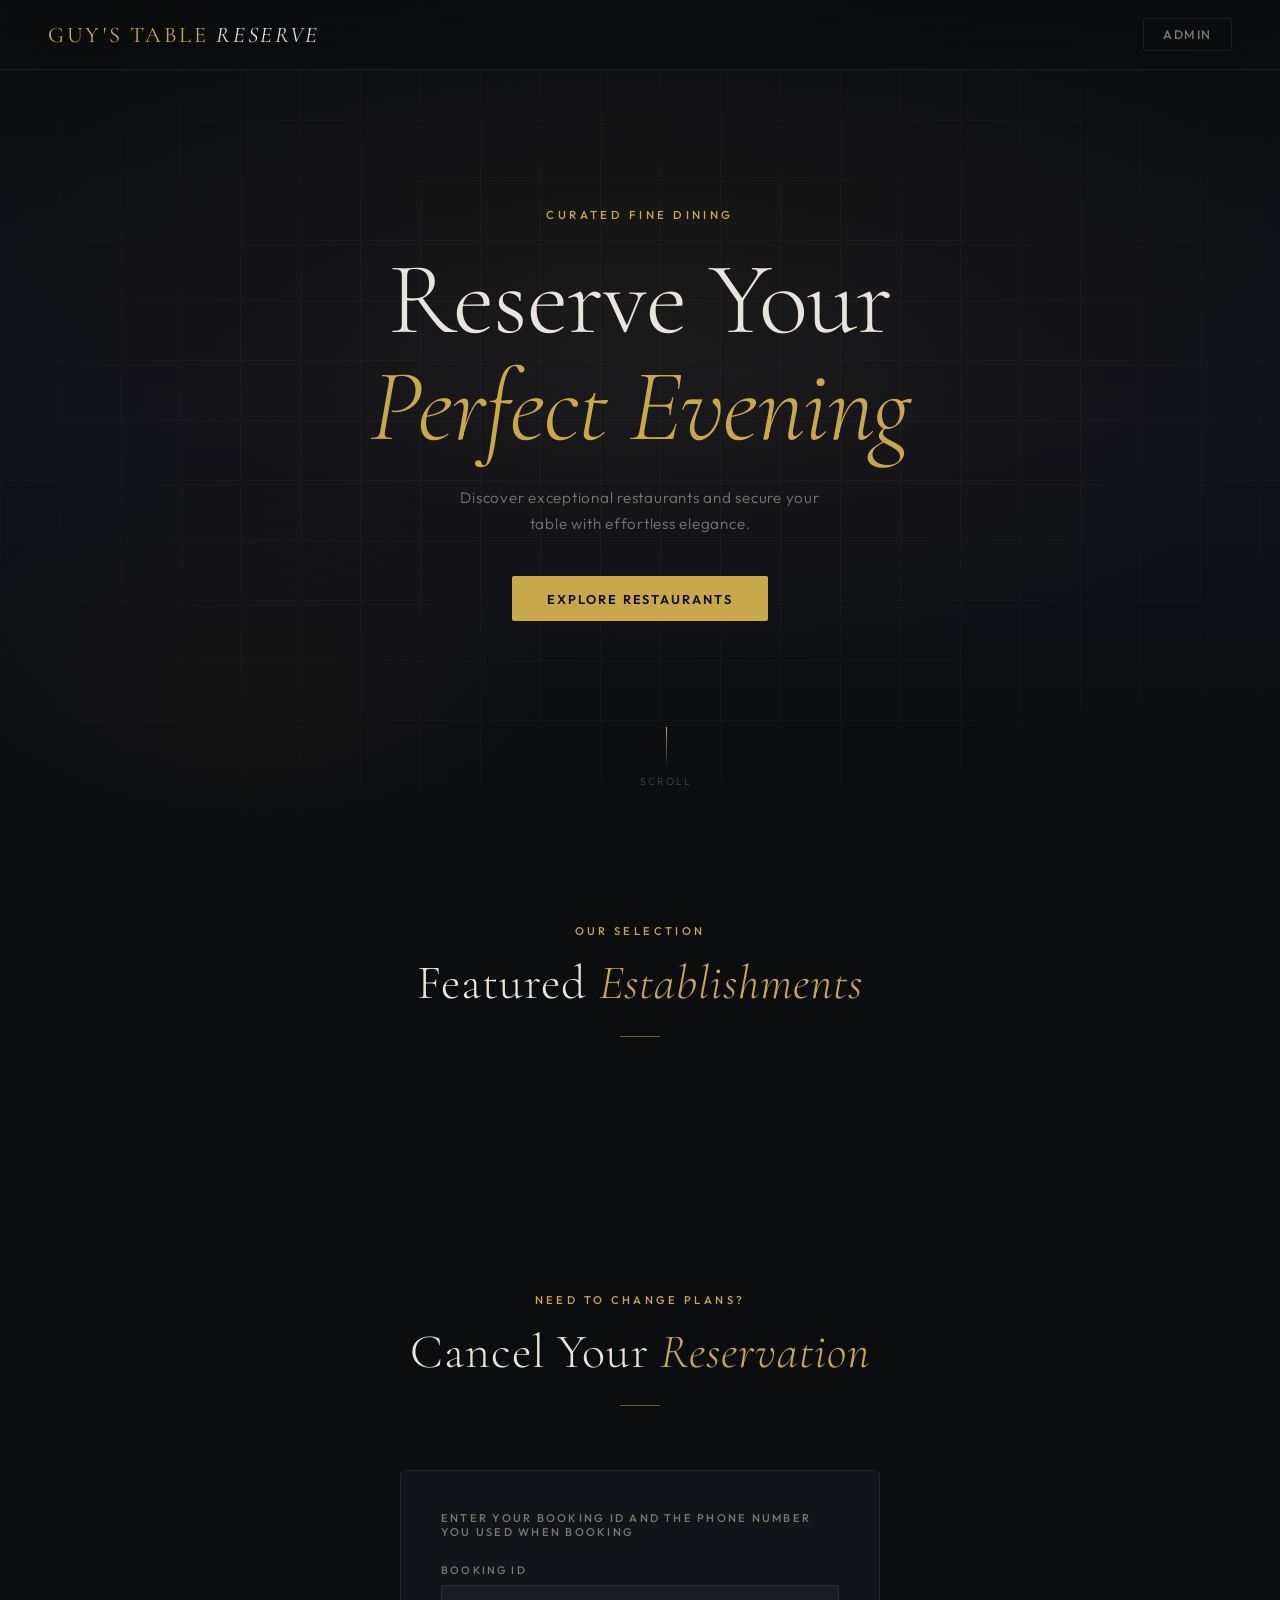
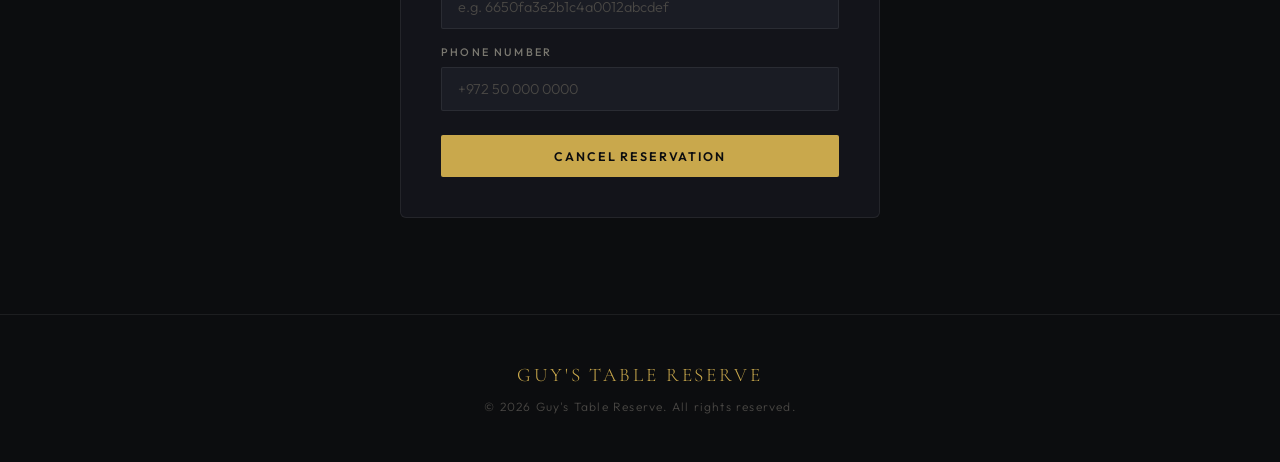
==== templates/index.html @ c11e63c9 "fixed a lot of errors and added error handling. also made cancel booking button." ====
<!DOCTYPE html>
<html lang="en">
<head>
  <meta charset="UTF-8">
  <meta name="viewport" content="width=device-width, initial-scale=1.0">
  <title>Guy's Dining Reservations</title>
  <link rel="stylesheet" href="/static/style.css?v=3">
</head>
<body>

  <!-- NAVBAR -->
  <nav class="navbar">
    <a href="/" class="navbar-logo">Guy's Table <span>Reserve</span></a>
    <div class="navbar-actions">
      <a href="/admin" class="btn-ghost">Admin</a>
    </div>
  </nav>

  <!-- HERO -->
  <section class="hero">
    <div class="hero-bg"></div>
    <div class="hero-grid"></div>
    <p class="hero-eyebrow">Curated Fine Dining</p>
    <h1 class="hero-title">Reserve Your<br><em>Perfect Evening</em></h1>
    <p class="hero-subtitle">Discover exceptional restaurants and secure your table with effortless elegance.</p>
    <a href="#restaurants" class="hero-cta">Explore Restaurants</a>
    <div class="hero-scroll">
      <div class="hero-scroll-line"></div>
      <span>Scroll</span>
    </div>
  </section>

  <!-- RESTAURANTS -->
  <section class="section" id="restaurants">
    <div class="container">
      <div class="section-header">
        <p class="section-eyebrow">Our Selection</p>
        <h2 class="section-title">Featured <em>Establishments</em></h2>
        <div class="section-divider"></div>
      </div>
      <div id="restaurant-grid" class="grid"></div>
    </div>
  </section>

  <!-- CANCEL BOOKING -->
  <section class="section" id="cancel-booking">
    <div class="container">
      <div class="section-header">
        <p class="section-eyebrow">Need to change plans?</p>
        <h2 class="section-title">Cancel Your <em>Reservation</em></h2>
        <div class="section-divider"></div>
      </div>
      <div class="cancel-box">
        <p class="slots-label" style="margin-bottom:1.5rem;">Enter your booking ID and the phone number you used when booking</p>
        <div class="form-group">
          <label class="form-label">Booking ID</label>
          <input type="text" id="cancel-id" class="form-input" placeholder="e.g. 6650fa3e2b1c4a0012abcdef">
        </div>
        <div class="form-group">
          <label class="form-label">Phone Number</label>
          <input type="tel" id="cancel-phone" class="form-input" placeholder="+972 50 000 0000">
        </div>
        <button class="btn" onclick="cancelBooking()">Cancel Reservation</button>
      </div>
    </div>
  </section>

  <!-- FOOTER -->
  <footer>
    <div class="footer-logo">Guy's Table Reserve</div>
    <p>&copy; 2026 Guy's Table Reserve. All rights reserved.</p>
  </footer>

  <!-- MODAL -->
  <div id="modal" class="modal">
    <div class="modal-content">
      <div class="modal-header">
        <div>
          <p class="modal-eyebrow">Reserve a Table</p>
          <h2 class="modal-title" id="modal-title">Restaurant Name</h2>
        </div>
        <button class="modal-close" onclick="closeModal()">&times;</button>
      </div>
      <div class="modal-body">

        <!-- Step 1: Date -->
        <div id="step-date">
          <p class="slots-label">Select a date</p>
          <div class="form-group">
            <input type="date" id="booking-date" class="form-input" onchange="onDateSelected()">
          </div>
        </div>

        <!-- Step 2: Time slot (shown after date picked) -->
        <div id="step-time" class="hidden">
          <p class="slots-label">Select a time slot</p>
          <div id="slots-container" class="slots-grid"></div>
        </div>

        <!-- Step 3: Details form (shown after slot picked) -->
        <form id="booking-form" class="hidden">
          <input type="hidden" id="selected-restaurant-id">
          <input type="hidden" id="selected-time">
          <div class="form-group">
            <label class="form-label">Full Name</label>
            <input type="text" id="cust-name" class="form-input" placeholder="Your full name" required>
          </div>
          <div class="form-group">
            <label class="form-label">Phone Number</label>
            <input type="tel" id="cust-phone" class="form-input" placeholder="+972 50 000 0000" required>
          </div>
          <div class="form-group">
            <label class="form-label">Number of Guests</label>
            <input type="number" id="cust-guests" class="form-input" min="1" max="20" value="2" required>
          </div>
          <button type="submit" class="btn">Confirm Reservation</button>
        </form>

      </div>
    </div>
  </div>

  <!-- TOAST CONTAINER -->
  <div class="toast-container" id="toast-container"></div>

  <script src="/static/script.js?v=3"></script>
</body>
</html>
---- static/style.css ----
@import url('https://fonts.googleapis.com/css2?family=Cormorant+Garamond:ital,wght@0,300;0,400;0,600;1,300;1,400&family=Outfit:wght@300;400;500;600&display=swap');

:root {
  --bg: #0c0d0f;
  --surface: #13141a;
  --surface2: #1a1c24;
  --border: rgba(255,255,255,0.07);
  --gold: #c9a84c;
  --gold-light: #e2c47a;
  --gold-dim: rgba(201,168,76,0.15);
  --text: #e8e4dc;
  --text-muted: #7a7870;
  --text-dim: #4a4845;
  --danger: #c0392b;
  --success: #27ae60;
  --radius: 2px;
  --radius-lg: 6px;
  --transition: 0.3s cubic-bezier(0.4, 0, 0.2, 1);
}

*, *::before, *::after { box-sizing: border-box; margin: 0; padding: 0; }

html { scroll-behavior: smooth; }

body {
  font-family: 'Outfit', sans-serif;
  background: var(--bg);
  color: var(--text);
  min-height: 100vh;
  font-weight: 300;
  -webkit-font-smoothing: antialiased;
}

/* ── NAVBAR ── */
.navbar {
  position: fixed;
  top: 0; left: 0; right: 0;
  z-index: 100;
  display: flex;
  align-items: center;
  justify-content: space-between;
  padding: 0 3rem;
  height: 70px;
  background: rgba(12, 13, 15, 0.85);
  backdrop-filter: blur(20px);
  border-bottom: 1px solid var(--border);
  transition: background var(--transition);
}

.navbar-logo {
  font-family: 'Cormorant Garamond', serif;
  font-size: 1.4rem;
  font-weight: 400;
  color: var(--gold);
  letter-spacing: 0.12em;
  text-decoration: none;
  text-transform: uppercase;
}

.navbar-logo span {
  color: var(--text);
  font-style: italic;
}

.navbar-actions { display: flex; align-items: center; gap: 1rem; }

.btn-ghost {
  background: transparent;
  color: var(--text-muted);
  border: 1px solid var(--border);
  padding: 0.5rem 1.2rem;
  border-radius: var(--radius);
  font-family: 'Outfit', sans-serif;
  font-size: 0.78rem;
  font-weight: 500;
  letter-spacing: 0.12em;
  text-transform: uppercase;
  cursor: pointer;
  text-decoration: none;
  transition: all var(--transition);
}
.btn-ghost:hover {
  color: var(--gold);
  border-color: var(--gold);
  background: var(--gold-dim);
}

/* ── HERO ── */
.hero {
  position: relative;
  height: 92vh;
  min-height: 600px;
  display: flex;
  flex-direction: column;
  align-items: center;
  justify-content: center;
  text-align: center;
  overflow: hidden;
  padding: 0 2rem;
}

.hero-bg {
  position: absolute;
  inset: 0;
  background:
    radial-gradient(ellipse 80% 60% at 50% 40%, rgba(201,168,76,0.06) 0%, transparent 70%),
    radial-gradient(ellipse 40% 40% at 20% 80%, rgba(201,168,76,0.04) 0%, transparent 60%),
    linear-gradient(180deg, #0c0d0f 0%, #111219 50%, #0c0d0f 100%);
}

.hero-grid {
  position: absolute;
  inset: 0;
  background-image:
    linear-gradient(rgba(201,168,76,0.04) 1px, transparent 1px),
    linear-gradient(90deg, rgba(201,168,76,0.04) 1px, transparent 1px);
  background-size: 60px 60px;
  mask-image: radial-gradient(ellipse 70% 70% at 50% 50%, black 30%, transparent 100%);
}

.hero-eyebrow {
  font-size: 0.72rem;
  font-weight: 500;
  letter-spacing: 0.3em;
  text-transform: uppercase;
  color: var(--gold);
  margin-bottom: 1.5rem;
  opacity: 0;
  animation: fadeUp 0.8s 0.2s forwards;
}

.hero-title {
  font-family: 'Cormorant Garamond', serif;
  font-size: clamp(3rem, 8vw, 6.5rem);
  font-weight: 300;
  line-height: 1.05;
  letter-spacing: -0.01em;
  color: var(--text);
  margin-bottom: 1.5rem;
  opacity: 0;
  animation: fadeUp 0.8s 0.4s forwards;
}

.hero-title em {
  font-style: italic;
  color: var(--gold);
}

.hero-subtitle {
  font-size: 0.95rem;
  color: var(--text-muted);
  font-weight: 300;
  letter-spacing: 0.05em;
  max-width: 400px;
  line-height: 1.7;
  margin-bottom: 2.5rem;
  opacity: 0;
  animation: fadeUp 0.8s 0.6s forwards;
}

.hero-cta {
  display: inline-flex;
  align-items: center;
  gap: 0.6rem;
  background: var(--gold);
  color: #0c0d0f;
  padding: 0.9rem 2.2rem;
  border-radius: var(--radius);
  font-size: 0.8rem;
  font-weight: 600;
  letter-spacing: 0.15em;
  text-transform: uppercase;
  text-decoration: none;
  border: none;
  cursor: pointer;
  transition: all var(--transition);
  opacity: 0;
  animation: fadeUp 0.8s 0.8s forwards;
}
.hero-cta:hover { background: var(--gold-light); transform: translateY(-2px); box-shadow: 0 8px 30px rgba(201,168,76,0.25); }

.hero-scroll {
  position: absolute;
  bottom: 2.5rem;
  left: 50%;
  transform: translateX(-50%);
  display: flex;
  flex-direction: column;
  align-items: center;
  gap: 0.5rem;
  color: var(--text-dim);
  font-size: 0.65rem;
  letter-spacing: 0.2em;
  text-transform: uppercase;
  opacity: 0;
  animation: fadeUp 0.8s 1.2s forwards;
}
.hero-scroll-line {
  width: 1px;
  height: 40px;
  background: linear-gradient(180deg, var(--gold) 0%, transparent 100%);
  animation: scrollPulse 2s infinite;
}

/* ── SECTION ── */
.section {
  padding: 6rem 0;
}

.section-header {
  text-align: center;
  margin-bottom: 4rem;
}

.section-eyebrow {
  font-size: 0.7rem;
  font-weight: 500;
  letter-spacing: 0.3em;
  text-transform: uppercase;
  color: var(--gold);
  margin-bottom: 1rem;
}

.section-title {
  font-family: 'Cormorant Garamond', serif;
  font-size: clamp(2rem, 4vw, 3rem);
  font-weight: 300;
  color: var(--text);
  letter-spacing: 0.02em;
}

.section-title em { font-style: italic; color: var(--gold); }

.section-divider {
  width: 40px;
  height: 1px;
  background: var(--gold);
  margin: 1.5rem auto 0;
  opacity: 0.5;
}

/* ── CONTAINER ── */
.container {
  max-width: 1240px;
  margin: 0 auto;
  padding: 0 2rem;
}

/* ── RESTAURANT GRID ── */
.grid {
  display: grid;
  grid-template-columns: repeat(auto-fill, minmax(340px, 1fr));
  gap: 1.5px;
}

/* ── CARD ── */
.card {
  position: relative;
  aspect-ratio: 3/4;
  overflow: hidden;
  cursor: pointer;
  background: var(--surface);
}

.card img {
  width: 100%;
  height: 100%;
  object-fit: cover;
  display: block;
  transition: transform 0.7s cubic-bezier(0.4, 0, 0.2, 1), filter 0.7s ease;
  filter: brightness(0.7) saturate(0.8);
}

.card:hover img {
  transform: scale(1.06);
  filter: brightness(0.5) saturate(0.6);
}

.card-overlay {
  position: absolute;
  inset: 0;
  background: linear-gradient(180deg, transparent 30%, rgba(12,13,15,0.95) 100%);
  transition: opacity var(--transition);
}

.card-content {
  position: absolute;
  bottom: 0; left: 0; right: 0;
  padding: 2rem;
  transform: translateY(0);
  transition: transform var(--transition);
}

.card-tag {
  font-size: 0.65rem;
  font-weight: 500;
  letter-spacing: 0.25em;
  text-transform: uppercase;
  color: var(--gold);
  margin-bottom: 0.5rem;
  opacity: 0;
  transform: translateY(10px);
  transition: all 0.4s 0.05s ease;
}

.card h3 {
  font-family: 'Cormorant Garamond', serif;
  font-size: 1.8rem;
  font-weight: 400;
  color: var(--text);
  line-height: 1.1;
  margin-bottom: 0.5rem;
}

.card p {
  font-size: 0.85rem;
  color: var(--text-muted);
  line-height: 1.6;
  margin-bottom: 1.2rem;
  max-height: 0;
  overflow: hidden;
  opacity: 0;
  transition: all 0.4s 0.05s ease;
}

.card:hover .card-tag,
.card:hover p {
  opacity: 1;
  transform: translateY(0);
  max-height: 100px;
}

.btn-card {
  display: inline-flex;
  align-items: center;
  gap: 0.5rem;
  background: transparent;
  color: var(--gold);
  border: 1px solid var(--gold);
  padding: 0.6rem 1.4rem;
  border-radius: var(--radius);
  font-family: 'Outfit', sans-serif;
  font-size: 0.72rem;
  font-weight: 500;
  letter-spacing: 0.15em;
  text-transform: uppercase;
  cursor: pointer;
  width: 100%;
  justify-content: center;
  transition: all var(--transition);
  opacity: 0;
  transform: translateY(8px);
  transition: all 0.4s 0.1s ease;
}

.card:hover .btn-card {
  opacity: 1;
  transform: translateY(0);
}

.btn-card:hover {
  background: var(--gold);
  color: #0c0d0f;
}

/* ── MODAL ── */
.modal {
  position: fixed;
  inset: 0;
  z-index: 200;
  display: flex;
  align-items: center;
  justify-content: center;
  padding: 1rem;
  background: rgba(0,0,0,0);
  backdrop-filter: blur(0px);
  transition: all 0.4s ease;
  pointer-events: none;
}

.modal.visible {
  background: rgba(0,0,0,0.75);
  backdrop-filter: blur(8px);
  pointer-events: all;
}

.modal-content {
  background: var(--surface);
  border: 1px solid var(--border);
  width: 100%;
  max-width: 520px;
  max-height: 90vh;
  overflow-y: auto;
  position: relative;
  transform: translateY(30px) scale(0.97);
  opacity: 0;
  transition: all 0.4s cubic-bezier(0.4, 0, 0.2, 1);
}

.modal.visible .modal-content {
  transform: translateY(0) scale(1);
  opacity: 1;
}

.modal-header {
  padding: 2rem 2rem 1.5rem;
  border-bottom: 1px solid var(--border);
  display: flex;
  align-items: flex-start;
  justify-content: space-between;
}

.modal-eyebrow {
  font-size: 0.65rem;
  font-weight: 500;
  letter-spacing: 0.25em;
  text-transform: uppercase;
  color: var(--gold);
  margin-bottom: 0.4rem;
}

.modal-title {
  font-family: 'Cormorant Garamond', serif;
  font-size: 1.8rem;
  font-weight: 400;
  color: var(--text);
}

.modal-close {
  background: none;
  border: none;
  color: var(--text-dim);
  font-size: 1.4rem;
  cursor: pointer;
  padding: 0.2rem;
  line-height: 1;
  transition: color var(--transition);
  flex-shrink: 0;
}
.modal-close:hover { color: var(--text); }

.modal-body { padding: 2rem; }

/* Slots */
.slots-label {
  font-size: 0.7rem;
  font-weight: 500;
  letter-spacing: 0.2em;
  text-transform: uppercase;
  color: var(--text-muted);
  margin-bottom: 1rem;
}

.slots-grid {
  display: flex;
  flex-wrap: wrap;
  gap: 0.6rem;
  margin-bottom: 2rem;
}

.slot-pill {
  padding: 0.55rem 1.1rem;
  border: 1px solid var(--border);
  border-radius: var(--radius);
  font-size: 0.82rem;
  font-weight: 400;
  color: var(--text-muted);
  cursor: pointer;
  transition: all var(--transition);
  background: transparent;
  font-family: 'Outfit', sans-serif;
  letter-spacing: 0.05em;
}

.slot-pill:hover {
  border-color: var(--gold);
  color: var(--gold);
  background: var(--gold-dim);
}

.slot-pill.selected {
  background: var(--gold);
  border-color: var(--gold);
  color: #0c0d0f;
  font-weight: 500;
}

/* Booking form */
#booking-form {
  border-top: 1px solid var(--border);
  padding-top: 1.5rem;
}

.form-group {
  margin-bottom: 1rem;
}

.form-label {
  display: block;
  font-size: 0.68rem;
  font-weight: 500;
  letter-spacing: 0.2em;
  text-transform: uppercase;
  color: var(--text-muted);
  margin-bottom: 0.5rem;
}

.form-input {
  width: 100%;
  background: var(--surface2);
  border: 1px solid var(--border);
  color: var(--text);
  padding: 0.75rem 1rem;
  border-radius: var(--radius);
  font-family: 'Outfit', sans-serif;
  font-size: 0.9rem;
  font-weight: 300;
  outline: none;
  transition: border-color var(--transition);
  -webkit-appearance: none;
}
.form-input::placeholder { color: var(--text-dim); }
.form-input:focus { border-color: var(--gold); }

/* ── BUTTONS ── */
.btn {
  display: inline-flex;
  align-items: center;
  justify-content: center;
  gap: 0.5rem;
  background: var(--gold);
  color: #0c0d0f;
  border: none;
  padding: 0.85rem 2rem;
  border-radius: var(--radius);
  font-family: 'Outfit', sans-serif;
  font-size: 0.78rem;
  font-weight: 600;
  letter-spacing: 0.15em;
  text-transform: uppercase;
  cursor: pointer;
  width: 100%;
  transition: all var(--transition);
  margin-top: 0.5rem;
}
.btn:hover { background: var(--gold-light); transform: translateY(-1px); box-shadow: 0 6px 20px rgba(201,168,76,0.2); }
.btn:active { transform: translateY(0); }

.btn-danger {
  background: transparent;
  color: var(--danger);
  border: 1px solid rgba(192,57,43,0.3);
  font-size: 0.72rem;
  padding: 0.4rem 0.8rem;
  width: auto;
  margin-top: 0;
}
.btn-danger:hover { background: rgba(192,57,43,0.1); border-color: var(--danger); transform: none; box-shadow: none; }

.btn-secondary {
  background: transparent;
  color: var(--text-muted);
  border: 1px solid var(--border);
}
.btn-secondary:hover { border-color: var(--text-muted); background: transparent; color: var(--text); box-shadow: none; }

/* ── TOAST ── */
.toast-container {
  position: fixed;
  bottom: 2rem;
  right: 2rem;
  z-index: 999;
  display: flex;
  flex-direction: column;
  gap: 0.75rem;
}

.toast {
  display: flex;
  align-items: center;
  gap: 0.75rem;
  padding: 1rem 1.4rem;
  background: var(--surface2);
  border: 1px solid var(--border);
  border-radius: var(--radius-lg);
  min-width: 280px;
  max-width: 380px;
  animation: toastIn 0.4s cubic-bezier(0.4, 0, 0.2, 1) forwards;
  box-shadow: 0 8px 40px rgba(0,0,0,0.4);
}

.toast.success { border-left: 3px solid var(--success); }
.toast.error { border-left: 3px solid var(--danger); }

.toast-icon { font-size: 1rem; flex-shrink: 0; }
.toast-msg { font-size: 0.85rem; color: var(--text); font-weight: 300; }

.toast.hiding { animation: toastOut 0.3s ease forwards; }

/* ── FOOTER ── */
footer {
  border-top: 1px solid var(--border);
  padding: 3rem 2rem;
  text-align: center;
}

.footer-logo {
  font-family: 'Cormorant Garamond', serif;
  font-size: 1.2rem;
  color: var(--gold);
  letter-spacing: 0.15em;
  text-transform: uppercase;
  margin-bottom: 0.75rem;
}

footer p {
  font-size: 0.75rem;
  color: var(--text-dim);
  letter-spacing: 0.1em;
}

/* ── ADMIN ── */
.admin-layout {
  display: grid;
  grid-template-columns: 260px 1fr;
  min-height: 100vh;
  padding-top: 70px;
}

.admin-sidebar {
  background: var(--surface);
  border-right: 1px solid var(--border);
  padding: 2rem 0;
  position: sticky;
  top: 70px;
  height: calc(100vh - 70px);
  overflow-y: auto;
}

.sidebar-section {
  padding: 0 1.5rem;
  margin-bottom: 2rem;
}

.sidebar-label {
  font-size: 0.62rem;
  font-weight: 500;
  letter-spacing: 0.25em;
  text-transform: uppercase;
  color: var(--text-dim);
  margin-bottom: 0.75rem;
  padding: 0 0.5rem;
}

.sidebar-nav { display: flex; flex-direction: column; gap: 0.2rem; }

.sidebar-link {
  display: flex;
  align-items: center;
  gap: 0.75rem;
  padding: 0.65rem 0.75rem;
  border-radius: var(--radius);
  color: var(--text-muted);
  font-size: 0.85rem;
  cursor: pointer;
  transition: all var(--transition);
  border: none;
  background: none;
  font-family: 'Outfit', sans-serif;
  width: 100%;
  text-align: left;
}

.sidebar-link:hover { background: var(--surface2); color: var(--text); }
.sidebar-link.active { background: var(--gold-dim); color: var(--gold); }

.admin-main { padding: 2.5rem; overflow-y: auto; }

.admin-page { display: none; }
.admin-page.active { display: block; }

.admin-page-title {
  font-family: 'Cormorant Garamond', serif;
  font-size: 2rem;
  font-weight: 400;
  color: var(--text);
  margin-bottom: 0.4rem;
}

.admin-page-sub {
  font-size: 0.82rem;
  color: var(--text-muted);
  margin-bottom: 2rem;
}

.admin-card {
  background: var(--surface);
  border: 1px solid var(--border);
  border-radius: var(--radius-lg);
  padding: 2rem;
  margin-bottom: 1.5rem;
}

.admin-card-title {
  font-size: 0.72rem;
  font-weight: 500;
  letter-spacing: 0.2em;
  text-transform: uppercase;
  color: var(--gold);
  margin-bottom: 1.5rem;
}

.form-row {
  display: grid;
  grid-template-columns: 1fr 1fr;
  gap: 1rem;
}

textarea.form-input {
  resize: vertical;
  min-height: 80px;
}

/* Admin Table */
.table-wrap { overflow-x: auto; }

table {
  width: 100%;
  border-collapse: collapse;
}

thead tr {
  border-bottom: 1px solid var(--border);
}

th {
  font-size: 0.65rem;
  font-weight: 500;
  letter-spacing: 0.2em;
  text-transform: uppercase;
  color: var(--text-dim);
  padding: 0 1rem 0.75rem;
  text-align: left;
}

td {
  padding: 1rem;
  font-size: 0.85rem;
  color: var(--text-muted);
  border-bottom: 1px solid rgba(255,255,255,0.03);
  vertical-align: middle;
}

tr:hover td { background: var(--surface2); }

.badge {
  display: inline-block;
  padding: 0.2rem 0.6rem;
  border-radius: 20px;
  font-size: 0.7rem;
  font-weight: 500;
  background: var(--gold-dim);
  color: var(--gold);
  border: 1px solid rgba(201,168,76,0.2);
}

/* Login page */
.admin-login {
  min-height: 100vh;
  display: flex;
  align-items: center;
  justify-content: center;
  padding: 2rem;
  background:
    radial-gradient(ellipse 60% 60% at 50% 40%, rgba(201,168,76,0.05) 0%, transparent 70%),
    var(--bg);
}

.login-box {
  width: 100%;
  max-width: 400px;
}

.login-logo {
  font-family: 'Cormorant Garamond', serif;
  font-size: 1.6rem;
  font-weight: 400;
  color: var(--gold);
  letter-spacing: 0.15em;
  text-transform: uppercase;
  text-align: center;
  margin-bottom: 0.5rem;
}

.login-sub {
  text-align: center;
  font-size: 0.78rem;
  color: var(--text-dim);
  letter-spacing: 0.1em;
  margin-bottom: 2.5rem;
}

.login-card {
  background: var(--surface);
  border: 1px solid var(--border);
  border-radius: var(--radius-lg);
  padding: 2.5rem;
}

.login-title {
  font-size: 0.7rem;
  font-weight: 500;
  letter-spacing: 0.25em;
  text-transform: uppercase;
  color: var(--text-muted);
  margin-bottom: 1.5rem;
}

/* ── CANCEL BOX ── */
.cancel-box {
  max-width: 480px;
  margin: 0 auto;
  background: var(--surface);
  border: 1px solid var(--border);
  border-radius: var(--radius-lg);
  padding: 2.5rem;
}

/* ── HIDDEN ── */
.hidden { display: none !important; }

/* ── ANIMATIONS ── */
@keyframes fadeUp {
  from { opacity: 0; transform: translateY(20px); }
  to { opacity: 1; transform: translateY(0); }
}

@keyframes scrollPulse {
  0%, 100% { opacity: 0.3; transform: scaleY(1); }
  50% { opacity: 1; transform: scaleY(1.2); }
}

@keyframes toastIn {
  from { opacity: 0; transform: translateX(20px); }
  to { opacity: 1; transform: translateX(0); }
}

@keyframes toastOut {
  from { opacity: 1; transform: translateX(0); }
  to { opacity: 0; transform: translateX(20px); }
}

/* ── RESPONSIVE ── */
@media (max-width: 768px) {
  .navbar { padding: 0 1.2rem; }
  .navbar-logo { font-size: 1.1rem; }

  .hero-title { font-size: 3rem; }

  .grid { grid-template-columns: 1fr; gap: 1px; }
  .card { aspect-ratio: 4/3; }
  .card p { max-height: 100px; opacity: 1; }
  .card .card-tag { opacity: 1; transform: none; }
  .card .btn-card { opacity: 1; transform: none; }

  .admin-layout { grid-template-columns: 1fr; }
  .admin-sidebar { display: none; }

  .form-row { grid-template-columns: 1fr; }

  .toast-container { bottom: 1rem; right: 1rem; left: 1rem; }
  .toast { min-width: unset; max-width: 100%; }
}

/* ── DATE INPUT ── */
input[type="date"].form-input {
  color-scheme: dark;
  cursor: pointer;
}
input[type="date"].form-input::-webkit-calendar-picker-indicator {
  filter: invert(0.7) sepia(1) saturate(2) hue-rotate(5deg);
  cursor: pointer;
  opacity: 0.6;
  transition: opacity 0.2s;
}
input[type="date"].form-input::-webkit-calendar-picker-indicator:hover {
  opacity: 1;
}
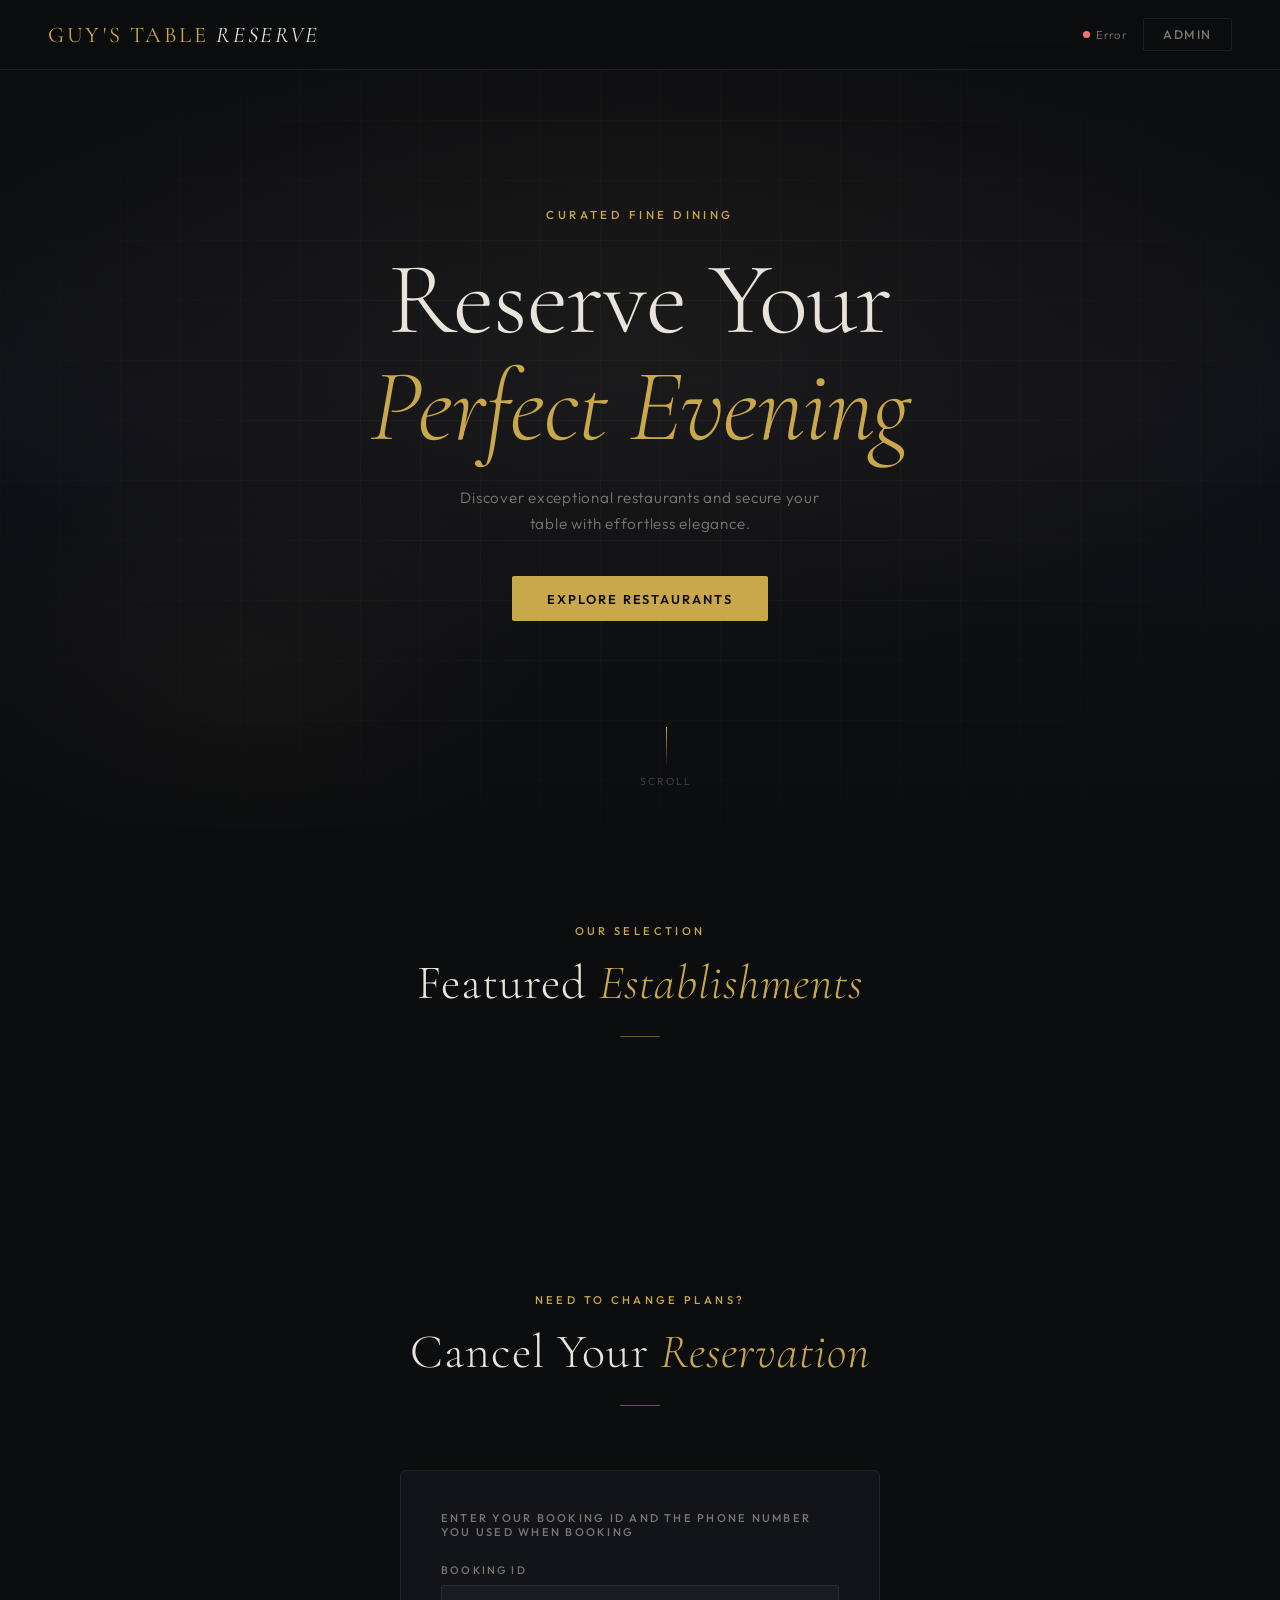
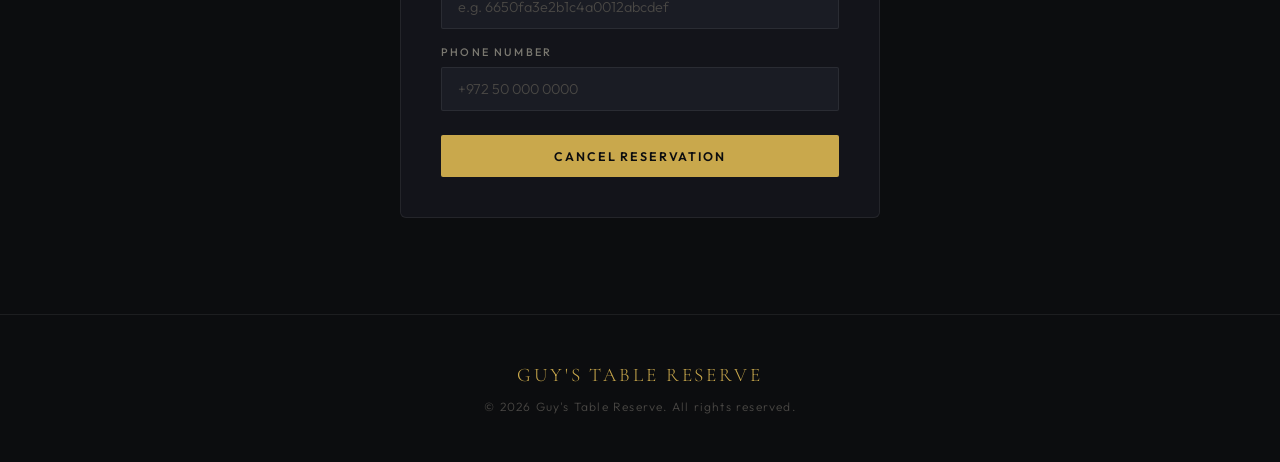
==== commit 75376941: "[EDIT] edited the health-check endpoint and added minor fixes in the endpoints overhaul." ====
--- a/templates/index.html
+++ b/templates/index.html
@@ -4,7 +4,8 @@
   <meta charset="UTF-8">
   <meta name="viewport" content="width=device-width, initial-scale=1.0">
   <title>Guy's Dining Reservations</title>
-  <link rel="stylesheet" href="/static/style.css?v=3">
+  <link rel="icon" type="image/svg+xml" href="/static/favicon.svg">
+  <link rel="stylesheet" href="/static/style.css?v=4">
 </head>
 <body>
 
@@ -12,6 +13,10 @@
   <nav class="navbar">
     <a href="/" class="navbar-logo">Guy's Table <span>Reserve</span></a>
     <div class="navbar-actions">
+      <div class="api-status" id="api-status" title="Checking...">
+        <span class="api-status-dot" id="api-status-dot"></span>
+        <span class="api-status-label" id="api-status-label">Connecting</span>
+      </div>
       <a href="/admin" class="btn-ghost">Admin</a>
     </div>
   </nav>
@@ -106,6 +111,10 @@
             <input type="text" id="cust-name" class="form-input" placeholder="Your full name" required>
           </div>
           <div class="form-group">
+            <label class="form-label">Email Address</label>
+            <input type="email" id="cust-email" class="form-input" placeholder="you@example.com" required>
+          </div>
+          <div class="form-group">
             <label class="form-label">Phone Number</label>
             <input type="tel" id="cust-phone" class="form-input" placeholder="+972 50 000 0000" required>
           </div>
@@ -120,9 +129,85 @@
     </div>
   </div>
 
+  <!-- CONFIRMATION MODAL -->
+  <div id="confirm-modal" class="modal">
+    <div class="modal-content">
+      <div class="modal-header">
+        <div>
+          <p class="modal-eyebrow">Reservation Confirmed</p>
+          <h2 class="modal-title">Your Table is Reserved</h2>
+        </div>
+        <button class="modal-close" onclick="closeConfirmModal()">&times;</button>
+      </div>
+      <div class="modal-body">
+        <div class="confirm-check">✓</div>
+        <div class="confirm-details">
+          <div class="confirm-row">
+            <span class="confirm-label">Restaurant</span>
+            <span class="confirm-value" id="conf-restaurant"></span>
+          </div>
+          <div class="confirm-row">
+            <span class="confirm-label">Name</span>
+            <span class="confirm-value" id="conf-name"></span>
+          </div>
+          <div class="confirm-row">
+            <span class="confirm-label">Phone</span>
+            <span class="confirm-value" id="conf-phone"></span>
+          </div>
+          <div class="confirm-row">
+            <span class="confirm-label">Date</span>
+            <span class="confirm-value" id="conf-date"></span>
+          </div>
+          <div class="confirm-row">
+            <span class="confirm-label">Time Slot</span>
+            <span class="confirm-value" id="conf-time"></span>
+          </div>
+          <div class="confirm-row">
+            <span class="confirm-label">Guests</span>
+            <span class="confirm-value" id="conf-guests"></span>
+          </div>
+        </div>
+        <div class="confirm-id-box">
+          <p class="confirm-label" style="margin-bottom:0.6rem;">Booking ID</p>
+          <div class="confirm-id-row">
+            <span class="confirm-id-value" id="conf-booking-id"></span>
+            <button class="confirm-copy-btn" id="conf-copy-btn" onclick="copyConfirmId()">⎘ Copy</button>
+          </div>
+          <p class="confirm-id-hint">Save this ID — you'll need it to cancel your reservation.</p>
+        </div>
+        <button class="btn" onclick="closeConfirmModal()">Done</button>
+      </div>
+    </div>
+  </div>
+
   <!-- TOAST CONTAINER -->
   <div class="toast-container" id="toast-container"></div>
 
-  <script src="/static/script.js?v=3"></script>
+  <script src="/static/script.js?v=4"></script>
+  <script>
+    async function checkApiHealth() {
+      const dot = document.getElementById('api-status-dot');
+      const label = document.getElementById('api-status-label');
+      const wrapper = document.getElementById('api-status');
+      try {
+        const res = await fetch('/api/health');
+        if (res.ok) {
+          dot.style.background = '#4ade80';
+          label.textContent = 'Online';
+          wrapper.title = 'API is online';
+        } else {
+          dot.style.background = '#f87171';
+          label.textContent = 'Error';
+          wrapper.title = 'API returned an error';
+        }
+      } catch {
+        dot.style.background = '#f87171';
+        label.textContent = 'Offline';
+        wrapper.title = 'Cannot reach the API';
+      }
+    }
+    checkApiHealth();
+    setInterval(checkApiHealth, 30000);
+  </script>
 </body>
 </html>
--- a/static/style.css
+++ b/static/style.css
@@ -64,6 +64,10 @@
 
 .navbar-actions { display: flex; align-items: center; gap: 1rem; }
 
+.api-status { display: flex; align-items: center; gap: 0.4rem; font-size: 0.72rem; color: var(--text-muted); letter-spacing: 0.03em; cursor: default; }
+.api-status-dot { width: 7px; height: 7px; border-radius: 50%; background: #6b7280; flex-shrink: 0; transition: background 0.4s; }
+.api-status-label { transition: color 0.4s; }
+
 .btn-ghost {
   background: transparent;
   color: var(--text-muted);
@@ -872,6 +876,106 @@
   .toast { min-width: unset; max-width: 100%; }
 }
 
+/* ── CONFIRMATION MODAL ── */
+.confirm-check {
+  width: 56px;
+  height: 56px;
+  border-radius: 50%;
+  background: rgba(39,174,96,0.12);
+  border: 1.5px solid rgba(39,174,96,0.4);
+  color: var(--success);
+  font-size: 1.6rem;
+  display: flex;
+  align-items: center;
+  justify-content: center;
+  margin: 0 auto 1.75rem;
+}
+
+.confirm-details {
+  border: 1px solid var(--border);
+  border-radius: var(--radius);
+  overflow: hidden;
+  margin-bottom: 1.25rem;
+}
+
+.confirm-row {
+  display: flex;
+  align-items: center;
+  justify-content: space-between;
+  padding: 0.75rem 1.1rem;
+  border-bottom: 1px solid var(--border);
+}
+
+.confirm-row:last-child { border-bottom: none; }
+
+.confirm-label {
+  font-size: 0.65rem;
+  font-weight: 500;
+  letter-spacing: 0.18em;
+  text-transform: uppercase;
+  color: var(--text-dim);
+}
+
+.confirm-value {
+  font-size: 0.87rem;
+  color: var(--text);
+  font-weight: 400;
+  text-align: right;
+  max-width: 65%;
+  word-break: break-word;
+}
+
+.confirm-id-box {
+  background: var(--surface2);
+  border: 1px solid rgba(201,168,76,0.2);
+  border-radius: var(--radius);
+  padding: 1.1rem 1.25rem;
+  margin-bottom: 1.5rem;
+}
+
+.confirm-id-row {
+  display: flex;
+  align-items: center;
+  gap: 0.75rem;
+  margin-bottom: 0.5rem;
+}
+
+.confirm-id-value {
+  font-family: 'Courier New', monospace;
+  font-size: 0.82rem;
+  color: var(--gold);
+  letter-spacing: 0.04em;
+  word-break: break-all;
+  flex: 1;
+}
+
+.confirm-copy-btn {
+  flex-shrink: 0;
+  background: transparent;
+  border: 1px solid rgba(201,168,76,0.35);
+  color: var(--gold);
+  padding: 0.35rem 0.8rem;
+  border-radius: var(--radius);
+  font-family: 'Outfit', sans-serif;
+  font-size: 0.72rem;
+  font-weight: 500;
+  letter-spacing: 0.08em;
+  cursor: pointer;
+  transition: all var(--transition);
+}
+
+.confirm-copy-btn:hover {
+  background: var(--gold-dim);
+  border-color: var(--gold);
+}
+
+.confirm-id-hint {
+  font-size: 0.72rem;
+  color: var(--text-dim);
+  line-height: 1.5;
+  letter-spacing: 0.02em;
+}
+
 /* ── DATE INPUT ── */
 input[type="date"].form-input {
   color-scheme: dark;
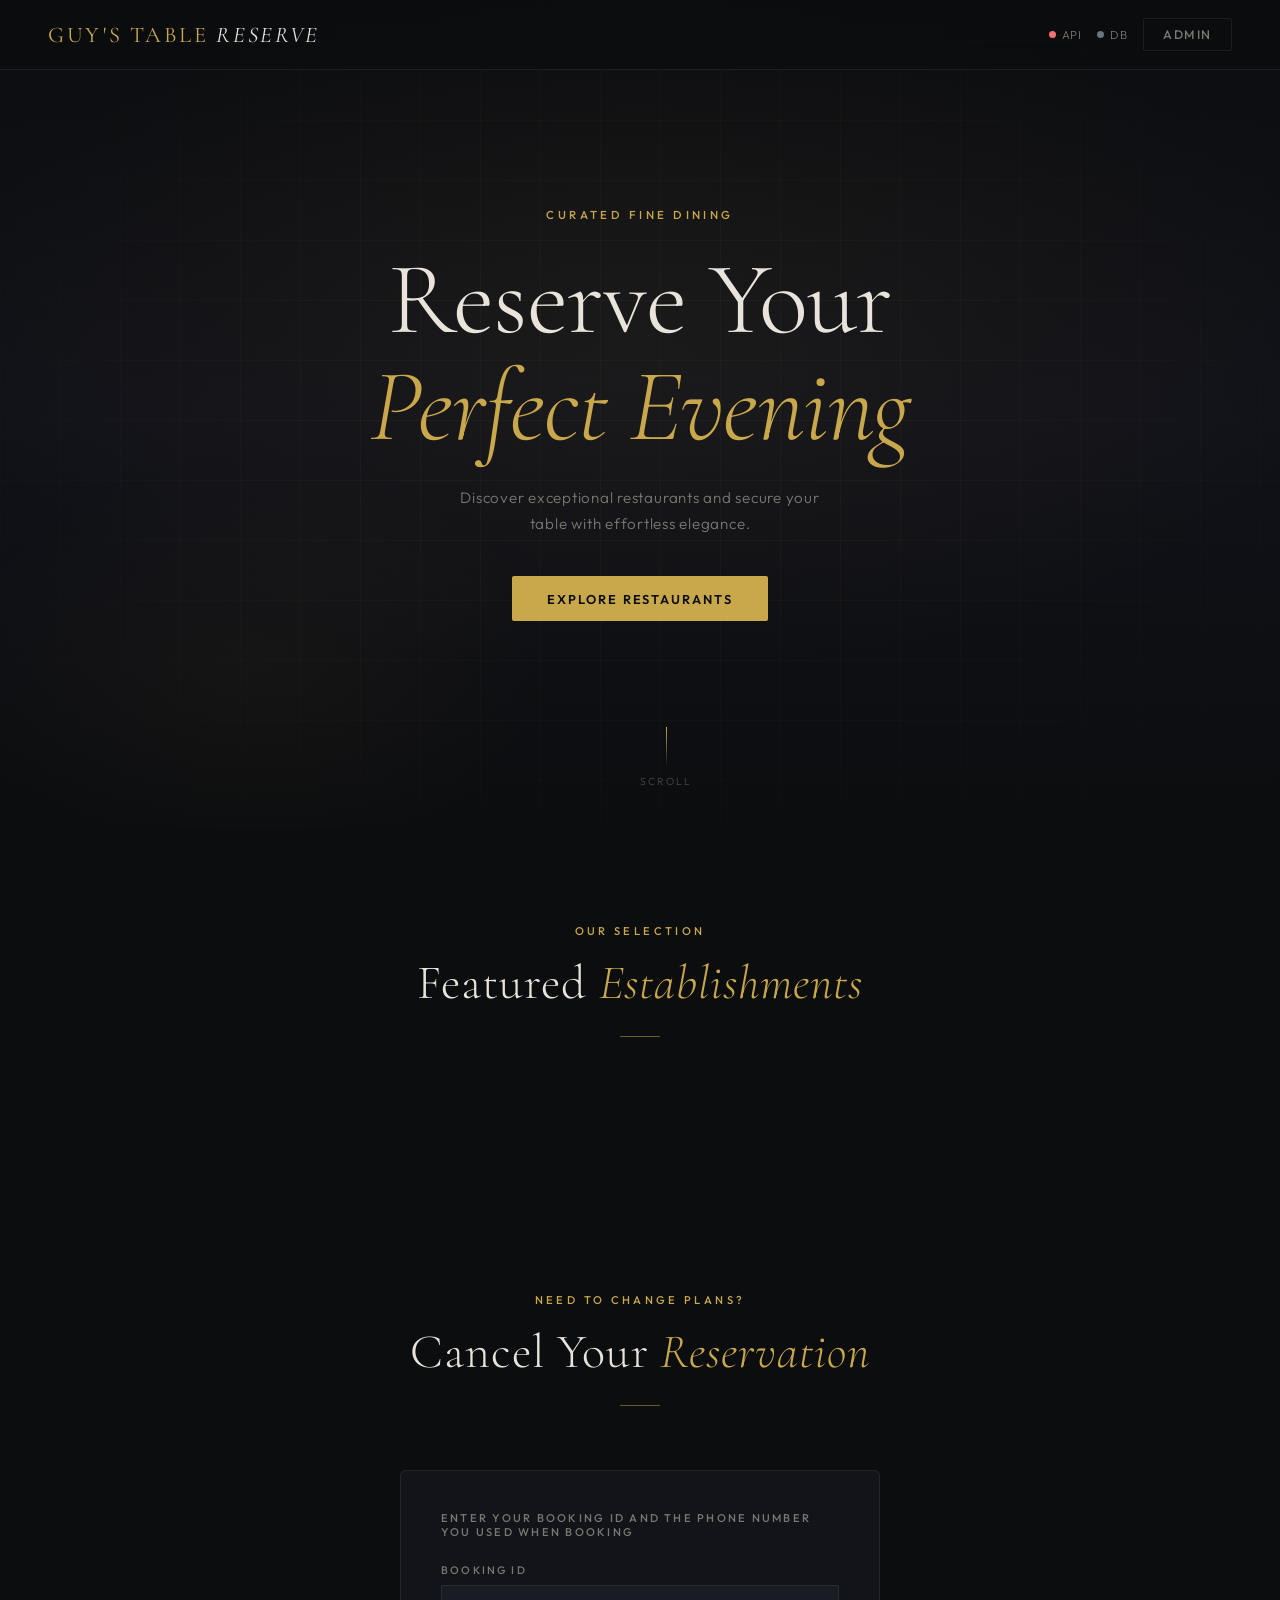
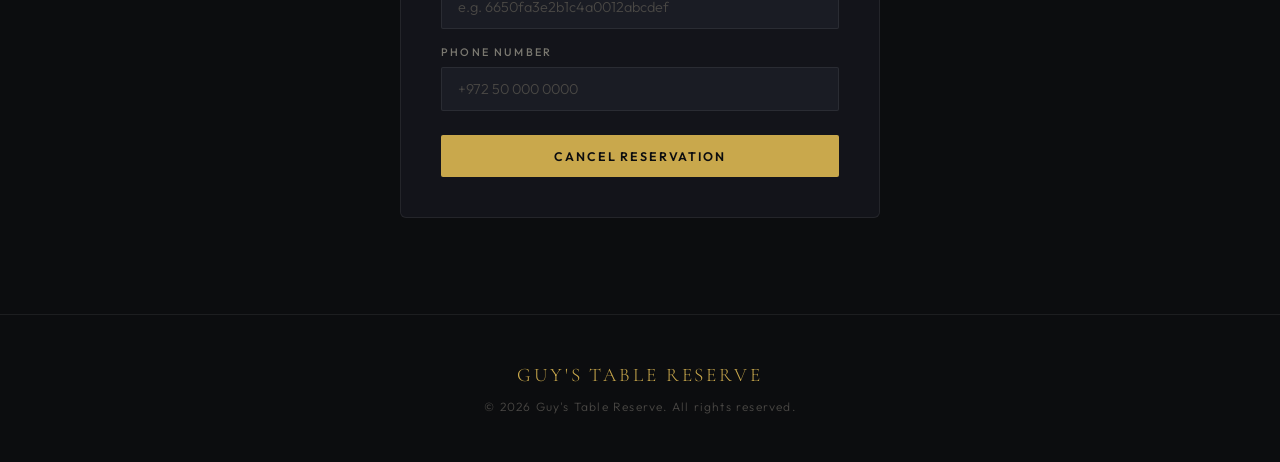
==== commit b0b3d638: "[EDIT] added a status bar for database and api." ====
--- a/templates/index.html
+++ b/templates/index.html
@@ -5,7 +5,7 @@
   <meta name="viewport" content="width=device-width, initial-scale=1.0">
   <title>Guy's Dining Reservations</title>
   <link rel="icon" type="image/svg+xml" href="/static/favicon.svg">
-  <link rel="stylesheet" href="/static/style.css?v=4">
+  <link rel="stylesheet" href="/static/style.css?v=5">
 </head>
 <body>
 
@@ -15,7 +15,11 @@
     <div class="navbar-actions">
       <div class="api-status" id="api-status" title="Checking...">
         <span class="api-status-dot" id="api-status-dot"></span>
-        <span class="api-status-label" id="api-status-label">Connecting</span>
+        <span class="api-status-label" id="api-status-label">API</span>
+      </div>
+      <div class="api-status" id="db-status" title="Checking database...">
+        <span class="api-status-dot" id="db-status-dot"></span>
+        <span class="api-status-label" id="db-status-label">DB</span>
       </div>
       <a href="/admin" class="btn-ghost">Admin</a>
     </div>
@@ -92,7 +96,24 @@
         <div id="step-date">
           <p class="slots-label">Select a date</p>
           <div class="form-group">
-            <input type="date" id="booking-date" class="form-input" onchange="onDateSelected()">
+            <input type="hidden" id="booking-date">
+            <div class="custom-date-picker" id="custom-date-picker">
+              <button type="button" class="date-trigger" id="date-trigger" onclick="toggleCalendar()">
+                <svg width="14" height="14" viewBox="0 0 24 24" fill="none" stroke="currentColor" stroke-width="1.8" stroke-linecap="round" stroke-linejoin="round" style="flex-shrink:0;opacity:0.5"><rect x="3" y="4" width="18" height="18" rx="2"/><line x1="16" y1="2" x2="16" y2="6"/><line x1="8" y1="2" x2="8" y2="6"/><line x1="3" y1="10" x2="21" y2="10"/></svg>
+                <span id="date-display">Select a date</span>
+              </button>
+              <div class="calendar-popup hidden" id="calendar-popup">
+                <div class="calendar-header">
+                  <button type="button" class="calendar-nav" id="cal-prev" onclick="changeCalendarMonth(-1)">‹</button>
+                  <span class="calendar-month-label" id="calendar-month-label"></span>
+                  <button type="button" class="calendar-nav" id="cal-next" onclick="changeCalendarMonth(1)">›</button>
+                </div>
+                <div class="calendar-dow">
+                  <span>Su</span><span>Mo</span><span>Tu</span><span>We</span><span>Th</span><span>Fr</span><span>Sa</span>
+                </div>
+                <div class="calendar-grid" id="calendar-grid"></div>
+              </div>
+            </div>
           </div>
         </div>
 
@@ -186,24 +207,35 @@
   <script src="/static/script.js?v=4"></script>
   <script>
     async function checkApiHealth() {
-      const dot = document.getElementById('api-status-dot');
-      const label = document.getElementById('api-status-label');
-      const wrapper = document.getElementById('api-status');
+      const apiDot = document.getElementById('api-status-dot');
+      const apiLabel = document.getElementById('api-status-label');
+      const apiWrapper = document.getElementById('api-status');
+      const dbDot = document.getElementById('db-status-dot');
+      const dbLabel = document.getElementById('db-status-label');
+      const dbWrapper = document.getElementById('db-status');
       try {
         const res = await fetch('/api/health');
         if (res.ok) {
-          dot.style.background = '#4ade80';
-          label.textContent = 'Online';
-          wrapper.title = 'API is online';
+          const data = await res.json();
+          apiDot.style.background = '#4ade80';
+          apiLabel.textContent = 'API';
+          apiWrapper.title = 'API is online';
+          if (data.db === 'ok') {
+            dbDot.style.background = '#4ade80';
+            dbLabel.textContent = 'DB';
+            dbWrapper.title = 'Database is connected';
+          } else {
+            dbDot.style.background = '#f87171';
+            dbLabel.textContent = 'DB';
+            dbWrapper.title = 'Database connection error';
+          }
         } else {
-          dot.style.background = '#f87171';
-          label.textContent = 'Error';
-          wrapper.title = 'API returned an error';
+          apiDot.style.background = '#f87171'; apiLabel.textContent = 'API'; apiWrapper.title = 'API error';
+          dbDot.style.background = '#6b7280'; dbLabel.textContent = 'DB'; dbWrapper.title = 'Unknown';
         }
       } catch {
-        dot.style.background = '#f87171';
-        label.textContent = 'Offline';
-        wrapper.title = 'Cannot reach the API';
+        apiDot.style.background = '#f87171'; apiLabel.textContent = 'API'; apiWrapper.title = 'Cannot reach the API';
+        dbDot.style.background = '#6b7280'; dbLabel.textContent = 'DB'; dbWrapper.title = 'Unknown';
       }
     }
     checkApiHealth();
--- a/static/style.css
+++ b/static/style.css
@@ -392,8 +392,8 @@
   background: var(--surface);
   border: 1px solid var(--border);
   width: 100%;
-  max-width: 520px;
-  max-height: 90vh;
+  max-width: 580px;
+  max-height: 92vh;
   overflow-y: auto;
   position: relative;
   transform: translateY(30px) scale(0.97);
@@ -856,24 +856,86 @@
 
 /* ── RESPONSIVE ── */
 @media (max-width: 768px) {
-  .navbar { padding: 0 1.2rem; }
-  .navbar-logo { font-size: 1.1rem; }
-
-  .hero-title { font-size: 3rem; }
-
+  /* Navbar */
+  .navbar { padding: 0 1.1rem; height: 60px; }
+  .navbar-logo { font-size: 1rem; letter-spacing: 0.06em; }
+  .api-status { display: none; }
+  .btn-ghost { padding: 0.45rem 0.9rem; font-size: 0.72rem; }
+
+  /* Hero */
+  .hero { height: 80vh; padding: 0 1.25rem; }
+  .hero-title { font-size: 2.6rem; }
+  .hero-subtitle { font-size: 0.88rem; }
+
+  /* Section */
+  .section { padding: 3.5rem 0; }
+  .section-title { font-size: 1.8rem; }
+  .container { padding: 0 1.1rem; }
+
+  /* Cards */
   .grid { grid-template-columns: 1fr; gap: 1px; }
   .card { aspect-ratio: 4/3; }
   .card p { max-height: 100px; opacity: 1; }
   .card .card-tag { opacity: 1; transform: none; }
   .card .btn-card { opacity: 1; transform: none; }
 
+  /* Modal — bottom sheet */
+  .modal { padding: 0; align-items: flex-end; }
+  .modal-content {
+    max-width: 100%;
+    max-height: 95vh;
+    border-radius: 16px 16px 0 0;
+    border-left: none;
+    border-right: none;
+    border-bottom: none;
+  }
+  .modal-header { padding: 1.25rem 1.25rem 1rem; }
+  .modal-title { font-size: 1.5rem; }
+  .modal-body { padding: 1.25rem; }
+
+  /* Prevent iOS input zoom (font-size must be >= 16px) */
+  .form-input { font-size: 16px; }
+  input[type="text"], input[type="email"], input[type="tel"],
+  input[type="number"], textarea { font-size: 16px; }
+
+  /* Bigger tap targets */
+  .btn { min-height: 48px; font-size: 0.82rem; }
+  .btn-ghost { min-height: 40px; }
+  .slot-pill { padding: 0.7rem 1.1rem; font-size: 0.88rem; }
+  .form-input { padding: 0.85rem 1rem; }
+
+  /* Calendar — bigger touch targets */
+  .calendar-day { min-height: 44px; font-size: 0.9rem; }
+  .calendar-nav { width: 40px; height: 40px; font-size: 1.2rem; }
+  .calendar-dow span { font-size: 0.65rem; padding: 0.4rem 0; }
+  .calendar-month-label { font-size: 0.85rem; }
+  .calendar-popup { padding: 1rem; }
+
+  /* Cancel box */
+  .cancel-box { padding: 1.5rem 1.1rem; }
+
+  /* Admin */
   .admin-layout { grid-template-columns: 1fr; }
   .admin-sidebar { display: none; }
-
+  .admin-main { padding: 1.25rem; }
+  .admin-card { padding: 1.25rem; }
   .form-row { grid-template-columns: 1fr; }
-
+  .login-card { padding: 1.5rem; }
+
+  /* Toast */
   .toast-container { bottom: 1rem; right: 1rem; left: 1rem; }
   .toast { min-width: unset; max-width: 100%; }
+
+  /* Confirmation modal */
+  .confirm-row { padding: 0.6rem 0.9rem; }
+  .confirm-value { font-size: 0.82rem; }
+}
+
+@media (max-width: 400px) {
+  .hero-title { font-size: 2.1rem; }
+  .modal-header { padding: 1rem; }
+  .modal-body { padding: 1rem; }
+  .calendar-day { min-height: 40px; font-size: 0.82rem; }
 }
 
 /* ── CONFIRMATION MODAL ── */
@@ -976,17 +1038,112 @@
   letter-spacing: 0.02em;
 }
 
-/* ── DATE INPUT ── */
-input[type="date"].form-input {
-  color-scheme: dark;
+/* ── CUSTOM DATE PICKER ── */
+.custom-date-picker { position: relative; }
+
+.date-trigger {
+  width: 100%;
+  background: var(--surface2);
+  border: 1px solid var(--border);
+  color: var(--text-dim);
+  padding: 0.75rem 1rem;
+  border-radius: var(--radius);
+  font-family: 'Outfit', sans-serif;
+  font-size: 0.9rem;
+  font-weight: 300;
+  outline: none;
   cursor: pointer;
-}
-input[type="date"].form-input::-webkit-calendar-picker-indicator {
-  filter: invert(0.7) sepia(1) saturate(2) hue-rotate(5deg);
+  display: flex;
+  align-items: center;
+  gap: 0.6rem;
+  text-align: left;
+  transition: border-color var(--transition), color var(--transition);
+}
+.date-trigger.has-value { color: var(--text); }
+.date-trigger.open,
+.date-trigger:focus { border-color: var(--gold); }
+
+.calendar-popup {
+  margin-top: 8px;
+  background: var(--surface2);
+  border: 1px solid rgba(201,168,76,0.2);
+  border-radius: var(--radius-lg);
+  padding: 1.25rem;
+  box-shadow: 0 8px 30px rgba(0,0,0,0.4);
+}
+
+.calendar-header {
+  display: flex;
+  align-items: center;
+  justify-content: space-between;
+  margin-bottom: 0.9rem;
+}
+
+.calendar-nav {
+  background: none;
+  border: 1px solid var(--border);
+  color: var(--text-muted);
+  font-size: 1.1rem;
   cursor: pointer;
-  opacity: 0.6;
-  transition: opacity 0.2s;
-}
-input[type="date"].form-input::-webkit-calendar-picker-indicator:hover {
-  opacity: 1;
-}+  width: 34px;
+  height: 34px;
+  border-radius: var(--radius);
+  display: flex;
+  align-items: center;
+  justify-content: center;
+  transition: all 0.2s ease;
+  line-height: 1;
+  flex-shrink: 0;
+}
+.calendar-nav:hover:not(:disabled) { color: var(--gold); border-color: var(--gold); background: var(--gold-dim); }
+.calendar-nav:disabled { opacity: 0.2; cursor: default; }
+
+.calendar-month-label {
+  font-size: 0.78rem;
+  font-weight: 500;
+  letter-spacing: 0.18em;
+  text-transform: uppercase;
+  color: var(--text);
+}
+
+.calendar-dow {
+  display: grid;
+  grid-template-columns: repeat(7, 1fr);
+  margin-bottom: 0.35rem;
+}
+.calendar-dow span {
+  text-align: center;
+  font-size: 0.6rem;
+  font-weight: 500;
+  letter-spacing: 0.1em;
+  text-transform: uppercase;
+  color: var(--text-dim);
+  padding: 0.25rem 0;
+}
+
+.calendar-grid {
+  display: grid;
+  grid-template-columns: repeat(7, 1fr);
+  gap: 2px;
+}
+
+.calendar-day {
+  min-height: 38px;
+  display: flex;
+  align-items: center;
+  justify-content: center;
+  font-size: 0.85rem;
+  font-weight: 300;
+  color: var(--text-muted);
+  border-radius: var(--radius);
+  cursor: pointer;
+  background: none;
+  border: 1px solid transparent;
+  font-family: 'Outfit', sans-serif;
+  transition: all 0.15s ease;
+}
+.calendar-day:hover:not(.disabled):not(.selected) { background: var(--gold-dim); color: var(--gold); border-color: rgba(201,168,76,0.2); }
+.calendar-day.today:not(.selected) { border-color: rgba(201,168,76,0.4); color: var(--gold); }
+.calendar-day.selected { background: var(--gold); color: #0c0d0f; font-weight: 500; border-color: var(--gold); }
+.calendar-day.disabled { color: var(--text-dim); cursor: default; opacity: 0.3; }
+.calendar-day.other-month { opacity: 0.15; }
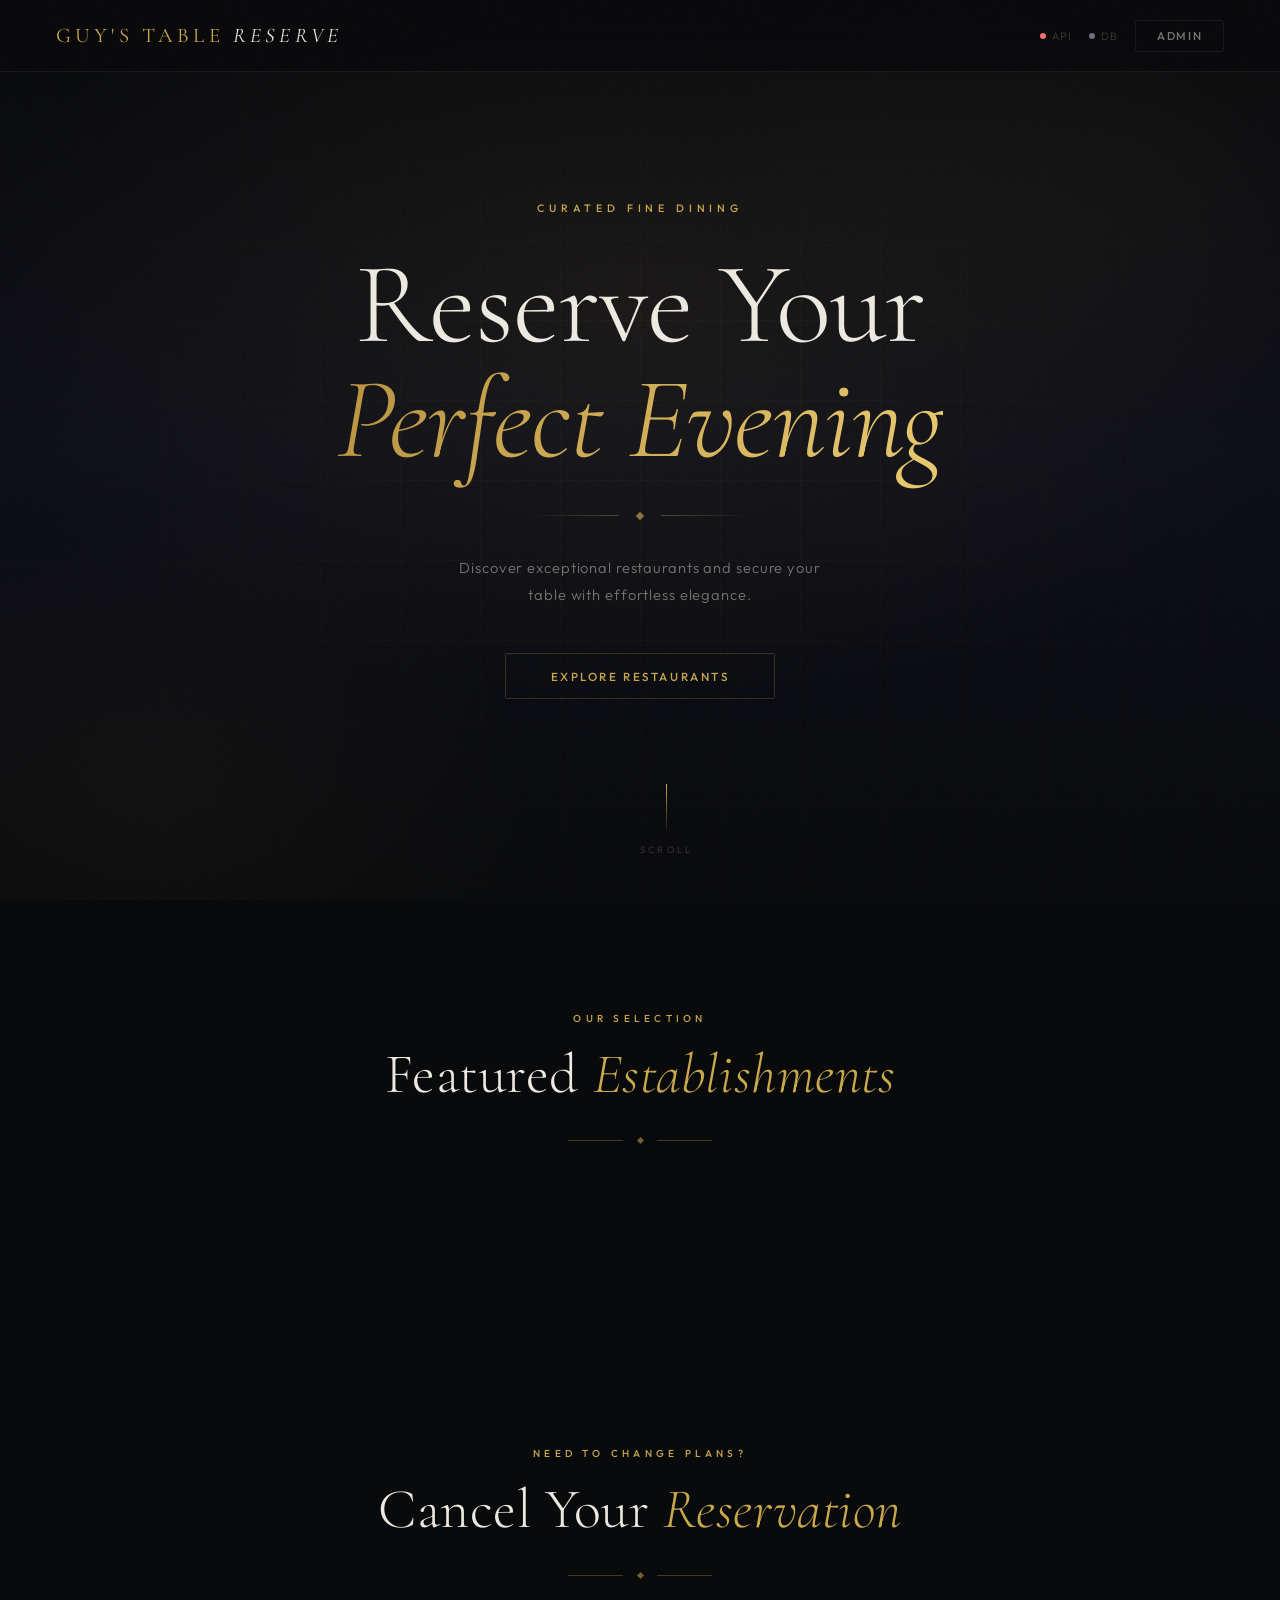
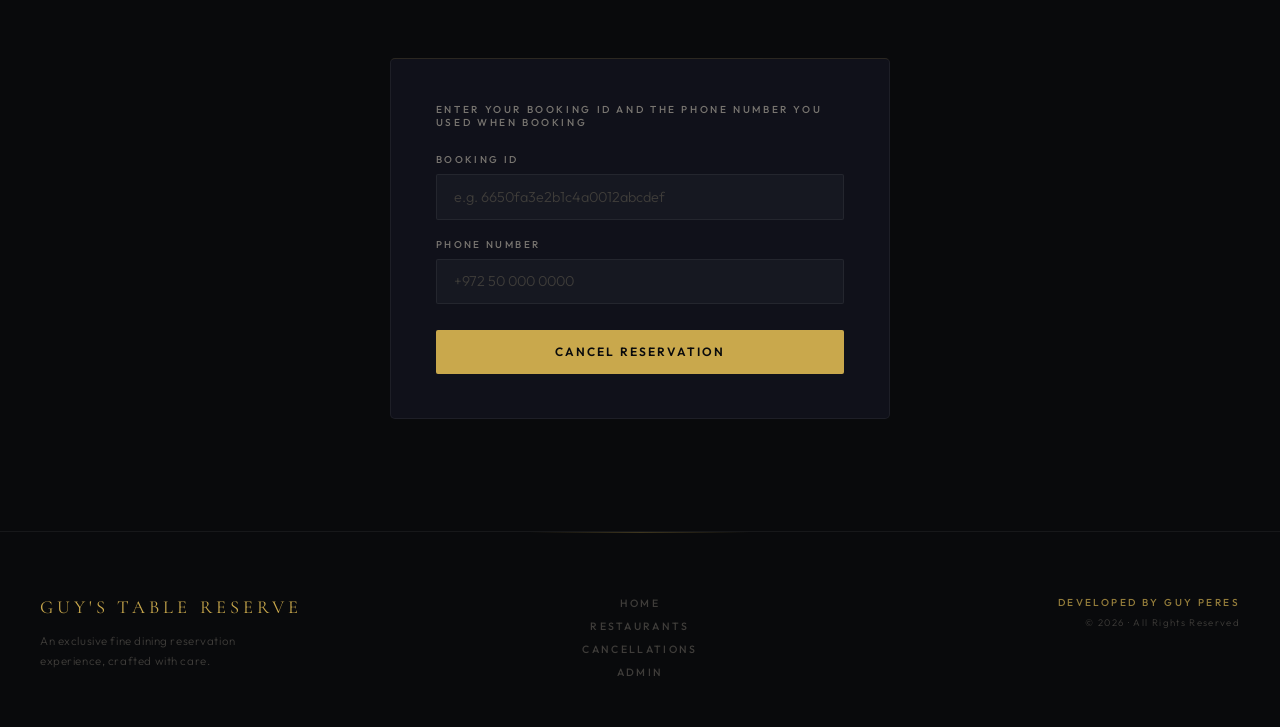
==== commit 21aadc57: "[EDIT] made some frontend design changes." ====
--- a/templates/index.html
+++ b/templates/index.html
@@ -5,12 +5,12 @@
   <meta name="viewport" content="width=device-width, initial-scale=1.0">
   <title>Guy's Dining Reservations</title>
   <link rel="icon" type="image/svg+xml" href="/static/favicon.svg">
-  <link rel="stylesheet" href="/static/style.css?v=5">
+  <link rel="stylesheet" href="/static/style.css?v=6">
 </head>
 <body>
 
   <!-- NAVBAR -->
-  <nav class="navbar">
+  <nav class="navbar" id="navbar">
     <a href="/" class="navbar-logo">Guy's Table <span>Reserve</span></a>
     <div class="navbar-actions">
       <div class="api-status" id="api-status" title="Checking...">
@@ -31,8 +31,13 @@
     <div class="hero-grid"></div>
     <p class="hero-eyebrow">Curated Fine Dining</p>
     <h1 class="hero-title">Reserve Your<br><em>Perfect Evening</em></h1>
+    <div class="hero-ornament">
+      <div class="hero-ornament-line"></div>
+      <div class="hero-ornament-diamond"></div>
+      <div class="hero-ornament-line"></div>
+    </div>
     <p class="hero-subtitle">Discover exceptional restaurants and secure your table with effortless elegance.</p>
-    <a href="#restaurants" class="hero-cta">Explore Restaurants</a>
+    <a href="#restaurants" class="hero-cta"><span>Explore Restaurants</span></a>
     <div class="hero-scroll">
       <div class="hero-scroll-line"></div>
       <span>Scroll</span>
@@ -42,10 +47,10 @@
   <!-- RESTAURANTS -->
   <section class="section" id="restaurants">
     <div class="container">
-      <div class="section-header">
+      <div class="section-header reveal">
         <p class="section-eyebrow">Our Selection</p>
         <h2 class="section-title">Featured <em>Establishments</em></h2>
-        <div class="section-divider"></div>
+        <div class="section-divider"><div class="section-divider-diamond"></div></div>
       </div>
       <div id="restaurant-grid" class="grid"></div>
     </div>
@@ -54,12 +59,12 @@
   <!-- CANCEL BOOKING -->
   <section class="section" id="cancel-booking">
     <div class="container">
-      <div class="section-header">
+      <div class="section-header reveal">
         <p class="section-eyebrow">Need to change plans?</p>
         <h2 class="section-title">Cancel Your <em>Reservation</em></h2>
-        <div class="section-divider"></div>
-      </div>
-      <div class="cancel-box">
+        <div class="section-divider"><div class="section-divider-diamond"></div></div>
+      </div>
+      <div class="cancel-box reveal">
         <p class="slots-label" style="margin-bottom:1.5rem;">Enter your booking ID and the phone number you used when booking</p>
         <div class="form-group">
           <label class="form-label">Booking ID</label>
@@ -76,8 +81,22 @@
 
   <!-- FOOTER -->
   <footer>
-    <div class="footer-logo">Guy's Table Reserve</div>
-    <p>&copy; 2026 Guy's Table Reserve. All rights reserved.</p>
+    <div class="footer-inner">
+      <div class="footer-brand">
+        <div class="footer-logo">Guy's Table Reserve</div>
+        <p>An exclusive fine dining reservation experience, crafted with care.</p>
+      </div>
+      <div class="footer-nav">
+        <a href="/" class="footer-nav-link">Home</a>
+        <a href="#restaurants" class="footer-nav-link">Restaurants</a>
+        <a href="#cancel-booking" class="footer-nav-link">Cancellations</a>
+        <a href="/admin" class="footer-nav-link">Admin</a>
+      </div>
+      <div class="footer-credit">
+        <span class="footer-credit-dev">Developed by Guy Peres</span>
+        <span class="footer-credit-rights">© 2026 · All Rights Reserved</span>
+      </div>
+    </div>
   </footer>
 
   <!-- MODAL -->
@@ -117,13 +136,13 @@
           </div>
         </div>
 
-        <!-- Step 2: Time slot (shown after date picked) -->
+        <!-- Step 2: Time slot -->
         <div id="step-time" class="hidden">
           <p class="slots-label">Select a time slot</p>
           <div id="slots-container" class="slots-grid"></div>
         </div>
 
-        <!-- Step 3: Details form (shown after slot picked) -->
+        <!-- Step 3: Details form -->
         <form id="booking-form" class="hidden">
           <input type="hidden" id="selected-restaurant-id">
           <input type="hidden" id="selected-time">
@@ -206,6 +225,25 @@
 
   <script src="/static/script.js?v=4"></script>
   <script>
+    // Scroll-triggered navbar
+    const navbar = document.getElementById('navbar');
+    window.addEventListener('scroll', () => {
+      navbar.classList.toggle('scrolled', window.scrollY > 40);
+    }, { passive: true });
+
+    // IntersectionObserver for reveal animations
+    const observer = new IntersectionObserver((entries) => {
+      entries.forEach(entry => {
+        if (entry.isIntersecting) {
+          entry.target.classList.add('visible');
+          observer.unobserve(entry.target);
+        }
+      });
+    }, { threshold: 0.12 });
+
+    document.querySelectorAll('.reveal').forEach(el => observer.observe(el));
+
+    // Health check
     async function checkApiHealth() {
       const apiDot = document.getElementById('api-status-dot');
       const apiLabel = document.getElementById('api-status-label');
@@ -242,4 +280,4 @@
     setInterval(checkApiHealth, 30000);
   </script>
 </body>
-</html>+</html>
--- a/static/style.css
+++ b/static/style.css
@@ -1,21 +1,23 @@
-@import url('https://fonts.googleapis.com/css2?family=Cormorant+Garamond:ital,wght@0,300;0,400;0,600;1,300;1,400&family=Outfit:wght@300;400;500;600&display=swap');
+@import url('https://fonts.googleapis.com/css2?family=Cormorant+Garamond:ital,wght@0,300;0,400;0,600;1,300;1,400;1,600&family=Outfit:wght@200;300;400;500;600&display=swap');
 
 :root {
-  --bg: #0c0d0f;
-  --surface: #13141a;
-  --surface2: #1a1c24;
-  --border: rgba(255,255,255,0.07);
+  --bg: #090a0c;
+  --surface: #10111a;
+  --surface2: #161821;
+  --border: rgba(255,255,255,0.06);
+  --border-gold: rgba(201,168,76,0.22);
   --gold: #c9a84c;
-  --gold-light: #e2c47a;
-  --gold-dim: rgba(201,168,76,0.15);
-  --text: #e8e4dc;
-  --text-muted: #7a7870;
-  --text-dim: #4a4845;
-  --danger: #c0392b;
-  --success: #27ae60;
+  --gold-light: #e2c96f;
+  --gold-dim: rgba(201,168,76,0.11);
+  --gold-glow: rgba(201,168,76,0.22);
+  --text: #ede9e0;
+  --text-muted: #787570;
+  --text-dim: #3f3d3a;
+  --danger: #b83232;
+  --success: #2a9d5c;
   --radius: 2px;
-  --radius-lg: 6px;
-  --transition: 0.3s cubic-bezier(0.4, 0, 0.2, 1);
+  --radius-lg: 5px;
+  --transition: 0.35s cubic-bezier(0.4, 0, 0.2, 1);
 }
 
 *, *::before, *::after { box-sizing: border-box; margin: 0; padding: 0; }
@@ -31,6 +33,24 @@
   -webkit-font-smoothing: antialiased;
 }
 
+/* Subtle noise overlay */
+body::after {
+  content: '';
+  position: fixed;
+  inset: 0;
+  z-index: 9998;
+  pointer-events: none;
+  opacity: 0.02;
+  background-image: url("data:image/svg+xml,%3Csvg viewBox='0 0 256 256' xmlns='http://www.w3.org/2000/svg'%3E%3Cfilter id='n'%3E%3CfeTurbulence type='fractalNoise' baseFrequency='0.88' numOctaves='4' stitchTiles='stitch'/%3E%3C/filter%3E%3Crect width='100%25' height='100%25' filter='url(%23n)'/%3E%3C/svg%3E");
+  background-size: 256px 256px;
+}
+
+/* ── SHIMMER ── */
+@keyframes goldShimmer {
+  0%   { background-position: -300% center; }
+  100% { background-position:  300% center; }
+}
+
 /* ── NAVBAR ── */
 .navbar {
   position: fixed;
@@ -39,20 +59,37 @@
   display: flex;
   align-items: center;
   justify-content: space-between;
-  padding: 0 3rem;
-  height: 70px;
-  background: rgba(12, 13, 15, 0.85);
-  backdrop-filter: blur(20px);
+  padding: 0 3.5rem;
+  height: 72px;
+  background: rgba(9,10,12,0.78);
+  backdrop-filter: blur(24px);
   border-bottom: 1px solid var(--border);
-  transition: background var(--transition);
-}
+  transition: background var(--transition), border-color var(--transition), box-shadow var(--transition);
+}
+
+.navbar::before {
+  content: '';
+  position: absolute;
+  top: 0; left: 0; right: 0;
+  height: 1px;
+  background: linear-gradient(90deg, transparent 0%, var(--gold) 50%, transparent 100%);
+  opacity: 0;
+  transition: opacity var(--transition);
+}
+
+.navbar.scrolled {
+  background: rgba(9,10,12,0.97);
+  border-bottom-color: rgba(201,168,76,0.12);
+  box-shadow: 0 8px 48px rgba(0,0,0,0.5);
+}
+.navbar.scrolled::before { opacity: 0.5; }
 
 .navbar-logo {
   font-family: 'Cormorant Garamond', serif;
-  font-size: 1.4rem;
+  font-size: 1.3rem;
   font-weight: 400;
   color: var(--gold);
-  letter-spacing: 0.12em;
+  letter-spacing: 0.2em;
   text-decoration: none;
   text-transform: uppercase;
 }
@@ -62,22 +99,37 @@
   font-style: italic;
 }
 
-.navbar-actions { display: flex; align-items: center; gap: 1rem; }
-
-.api-status { display: flex; align-items: center; gap: 0.4rem; font-size: 0.72rem; color: var(--text-muted); letter-spacing: 0.03em; cursor: default; }
-.api-status-dot { width: 7px; height: 7px; border-radius: 50%; background: #6b7280; flex-shrink: 0; transition: background 0.4s; }
+.navbar-actions { display: flex; align-items: center; gap: 1.1rem; }
+
+.api-status {
+  display: flex;
+  align-items: center;
+  gap: 0.4rem;
+  font-size: 0.67rem;
+  color: var(--text-dim);
+  letter-spacing: 0.07em;
+  text-transform: uppercase;
+  cursor: default;
+}
+.api-status-dot {
+  width: 6px; height: 6px;
+  border-radius: 50%;
+  background: #3a3a3a;
+  flex-shrink: 0;
+  transition: background 0.5s;
+}
 .api-status-label { transition: color 0.4s; }
 
 .btn-ghost {
   background: transparent;
   color: var(--text-muted);
   border: 1px solid var(--border);
-  padding: 0.5rem 1.2rem;
+  padding: 0.5rem 1.3rem;
   border-radius: var(--radius);
   font-family: 'Outfit', sans-serif;
-  font-size: 0.78rem;
-  font-weight: 500;
-  letter-spacing: 0.12em;
+  font-size: 0.71rem;
+  font-weight: 500;
+  letter-spacing: 0.14em;
   text-transform: uppercase;
   cursor: pointer;
   text-decoration: none;
@@ -85,15 +137,15 @@
 }
 .btn-ghost:hover {
   color: var(--gold);
-  border-color: var(--gold);
+  border-color: var(--border-gold);
   background: var(--gold-dim);
 }
 
 /* ── HERO ── */
 .hero {
   position: relative;
-  height: 92vh;
-  min-height: 600px;
+  height: 100vh;
+  min-height: 640px;
   display: flex;
   flex-direction: column;
   align-items: center;
@@ -107,154 +159,229 @@
   position: absolute;
   inset: 0;
   background:
-    radial-gradient(ellipse 80% 60% at 50% 40%, rgba(201,168,76,0.06) 0%, transparent 70%),
-    radial-gradient(ellipse 40% 40% at 20% 80%, rgba(201,168,76,0.04) 0%, transparent 60%),
-    linear-gradient(180deg, #0c0d0f 0%, #111219 50%, #0c0d0f 100%);
+    radial-gradient(ellipse 90% 70% at 50% 35%, rgba(201,168,76,0.08) 0%, transparent 62%),
+    radial-gradient(ellipse 50% 55% at 12% 88%, rgba(201,168,76,0.04) 0%, transparent 60%),
+    radial-gradient(ellipse 55% 50% at 88% 18%, rgba(201,168,76,0.03) 0%, transparent 60%),
+    linear-gradient(180deg, #090a0c 0%, #0d0e17 50%, #090a0c 100%);
 }
 
 .hero-grid {
   position: absolute;
   inset: 0;
   background-image:
-    linear-gradient(rgba(201,168,76,0.04) 1px, transparent 1px),
-    linear-gradient(90deg, rgba(201,168,76,0.04) 1px, transparent 1px);
-  background-size: 60px 60px;
-  mask-image: radial-gradient(ellipse 70% 70% at 50% 50%, black 30%, transparent 100%);
+    linear-gradient(rgba(201,168,76,0.03) 1px, transparent 1px),
+    linear-gradient(90deg, rgba(201,168,76,0.03) 1px, transparent 1px);
+  background-size: 80px 80px;
+  mask-image: radial-gradient(ellipse 75% 75% at 50% 50%, black 20%, transparent 100%);
 }
 
 .hero-eyebrow {
-  font-size: 0.72rem;
-  font-weight: 500;
-  letter-spacing: 0.3em;
-  text-transform: uppercase;
-  color: var(--gold);
-  margin-bottom: 1.5rem;
+  font-size: 0.67rem;
+  font-weight: 500;
+  letter-spacing: 0.45em;
+  text-transform: uppercase;
+  color: var(--gold);
+  margin-bottom: 2rem;
   opacity: 0;
-  animation: fadeUp 0.8s 0.2s forwards;
+  animation: fadeUp 0.9s 0.2s forwards;
 }
 
 .hero-title {
   font-family: 'Cormorant Garamond', serif;
-  font-size: clamp(3rem, 8vw, 6.5rem);
+  font-size: clamp(3.5rem, 9vw, 7.5rem);
   font-weight: 300;
-  line-height: 1.05;
+  line-height: 1.0;
   letter-spacing: -0.01em;
   color: var(--text);
-  margin-bottom: 1.5rem;
+  margin-bottom: 0;
   opacity: 0;
-  animation: fadeUp 0.8s 0.4s forwards;
+  animation: fadeUp 0.9s 0.4s forwards;
 }
 
 .hero-title em {
   font-style: italic;
-  color: var(--gold);
+  background: linear-gradient(120deg, #b8923e 0%, #e8c96f 35%, #c9a84c 55%, #a07830 100%);
+  background-size: 300% auto;
+  -webkit-background-clip: text;
+  -webkit-text-fill-color: transparent;
+  background-clip: text;
+  animation: fadeUp 0.9s 0.4s forwards, goldShimmer 5s 1.8s infinite linear;
+}
+
+/* Ornamental divider */
+.hero-ornament {
+  display: flex;
+  align-items: center;
+  gap: 1.1rem;
+  margin: 2.2rem 0;
+  opacity: 0;
+  animation: fadeUp 0.9s 0.62s forwards;
+}
+.hero-ornament-line {
+  width: 90px;
+  height: 1px;
+  opacity: 0.35;
+}
+.hero-ornament-line:first-child {
+  background: linear-gradient(90deg, transparent, var(--gold));
+}
+.hero-ornament-line:last-child {
+  background: linear-gradient(90deg, var(--gold), transparent);
+}
+.hero-ornament-diamond {
+  width: 6px; height: 6px;
+  background: var(--gold);
+  transform: rotate(45deg);
+  opacity: 0.65;
+  flex-shrink: 0;
 }
 
 .hero-subtitle {
-  font-size: 0.95rem;
+  font-size: 0.92rem;
   color: var(--text-muted);
   font-weight: 300;
-  letter-spacing: 0.05em;
-  max-width: 400px;
-  line-height: 1.7;
-  margin-bottom: 2.5rem;
+  letter-spacing: 0.06em;
+  max-width: 370px;
+  line-height: 1.85;
+  margin-bottom: 2.8rem;
   opacity: 0;
-  animation: fadeUp 0.8s 0.6s forwards;
+  animation: fadeUp 0.9s 0.78s forwards;
 }
 
 .hero-cta {
   display: inline-flex;
   align-items: center;
-  gap: 0.6rem;
-  background: var(--gold);
-  color: #0c0d0f;
-  padding: 0.9rem 2.2rem;
+  background: transparent;
+  color: var(--gold);
+  padding: 0.9rem 2.8rem;
   border-radius: var(--radius);
-  font-size: 0.8rem;
-  font-weight: 600;
-  letter-spacing: 0.15em;
+  font-size: 0.73rem;
+  font-weight: 500;
+  letter-spacing: 0.22em;
   text-transform: uppercase;
   text-decoration: none;
-  border: none;
+  border: 1px solid var(--border-gold);
   cursor: pointer;
-  transition: all var(--transition);
+  transition: all 0.4s ease;
   opacity: 0;
-  animation: fadeUp 0.8s 0.8s forwards;
-}
-.hero-cta:hover { background: var(--gold-light); transform: translateY(-2px); box-shadow: 0 8px 30px rgba(201,168,76,0.25); }
+  animation: fadeUp 0.9s 0.95s forwards;
+  position: relative;
+  overflow: hidden;
+}
+.hero-cta::before {
+  content: '';
+  position: absolute;
+  inset: 0;
+  background: var(--gold-dim);
+  transform: scaleX(0);
+  transform-origin: left;
+  transition: transform 0.4s cubic-bezier(0.4, 0, 0.2, 1);
+}
+.hero-cta:hover::before { transform: scaleX(1); }
+.hero-cta:hover { box-shadow: 0 0 40px rgba(201,168,76,0.12); }
+.hero-cta span { position: relative; z-index: 1; }
 
 .hero-scroll {
   position: absolute;
-  bottom: 2.5rem;
+  bottom: 2.8rem;
   left: 50%;
   transform: translateX(-50%);
   display: flex;
   flex-direction: column;
   align-items: center;
-  gap: 0.5rem;
+  gap: 0.65rem;
   color: var(--text-dim);
-  font-size: 0.65rem;
-  letter-spacing: 0.2em;
+  font-size: 0.58rem;
+  letter-spacing: 0.35em;
   text-transform: uppercase;
   opacity: 0;
-  animation: fadeUp 0.8s 1.2s forwards;
+  animation: fadeUp 0.9s 1.35s forwards;
 }
 .hero-scroll-line {
   width: 1px;
-  height: 40px;
+  height: 50px;
   background: linear-gradient(180deg, var(--gold) 0%, transparent 100%);
-  animation: scrollPulse 2s infinite;
+  animation: scrollPulse 2.5s infinite;
 }
 
 /* ── SECTION ── */
 .section {
-  padding: 6rem 0;
+  padding: 7rem 0;
 }
 
 .section-header {
   text-align: center;
-  margin-bottom: 4rem;
+  margin-bottom: 5rem;
 }
 
 .section-eyebrow {
-  font-size: 0.7rem;
-  font-weight: 500;
-  letter-spacing: 0.3em;
-  text-transform: uppercase;
-  color: var(--gold);
-  margin-bottom: 1rem;
+  font-size: 0.63rem;
+  font-weight: 500;
+  letter-spacing: 0.42em;
+  text-transform: uppercase;
+  color: var(--gold);
+  margin-bottom: 1.2rem;
 }
 
 .section-title {
   font-family: 'Cormorant Garamond', serif;
-  font-size: clamp(2rem, 4vw, 3rem);
+  font-size: clamp(2.2rem, 5vw, 3.5rem);
   font-weight: 300;
   color: var(--text);
-  letter-spacing: 0.02em;
+  letter-spacing: 0.01em;
+  line-height: 1.1;
 }
 
 .section-title em { font-style: italic; color: var(--gold); }
 
 .section-divider {
-  width: 40px;
+  display: flex;
+  align-items: center;
+  justify-content: center;
+  gap: 0.9rem;
+  margin: 2rem auto 0;
+}
+.section-divider::before,
+.section-divider::after {
+  content: '';
+  width: 55px;
   height: 1px;
   background: var(--gold);
-  margin: 1.5rem auto 0;
-  opacity: 0.5;
+  opacity: 0.3;
+}
+.section-divider-diamond {
+  width: 5px; height: 5px;
+  background: var(--gold);
+  transform: rotate(45deg);
+  opacity: 0.55;
+  flex-shrink: 0;
 }
 
 /* ── CONTAINER ── */
 .container {
-  max-width: 1240px;
+  max-width: 1300px;
   margin: 0 auto;
-  padding: 0 2rem;
+  padding: 0 2.5rem;
+}
+
+/* ── REVEAL ANIMATION ── */
+.reveal {
+  opacity: 0;
+  transform: translateY(28px);
+  transition: opacity 0.85s ease, transform 0.85s ease;
+}
+.reveal.visible {
+  opacity: 1;
+  transform: translateY(0);
 }
 
 /* ── RESTAURANT GRID ── */
 .grid {
   display: grid;
-  grid-template-columns: repeat(auto-fill, minmax(340px, 1fr));
-  gap: 1.5px;
+  grid-template-columns: repeat(auto-fill, minmax(380px, 1fr));
+  gap: 1px;
+  counter-reset: card-counter;
+  background: rgba(201,168,76,0.07);
 }
 
 /* ── CARD ── */
@@ -264,74 +391,101 @@
   overflow: hidden;
   cursor: pointer;
   background: var(--surface);
-}
+  counter-increment: card-counter;
+}
+
+.card::before {
+  content: counter(card-counter, decimal-leading-zero);
+  position: absolute;
+  top: 1.75rem;
+  left: 2rem;
+  z-index: 3;
+  font-family: 'Outfit', sans-serif;
+  font-size: 0.58rem;
+  font-weight: 500;
+  letter-spacing: 0.28em;
+  color: var(--gold);
+  opacity: 0;
+  transition: opacity 0.4s ease;
+}
+.card:hover::before { opacity: 0.75; }
+
+/* Golden border reveal */
+.card::after {
+  content: '';
+  position: absolute;
+  inset: 0;
+  border: 1px solid transparent;
+  z-index: 3;
+  transition: border-color 0.55s ease;
+  pointer-events: none;
+}
+.card:hover::after { border-color: rgba(201,168,76,0.28); }
 
 .card img {
   width: 100%;
   height: 100%;
   object-fit: cover;
   display: block;
-  transition: transform 0.7s cubic-bezier(0.4, 0, 0.2, 1), filter 0.7s ease;
-  filter: brightness(0.7) saturate(0.8);
-}
-
+  transition: transform 0.85s cubic-bezier(0.4, 0, 0.2, 1), filter 0.85s ease;
+  filter: brightness(0.65) saturate(0.75);
+}
 .card:hover img {
-  transform: scale(1.06);
-  filter: brightness(0.5) saturate(0.6);
+  transform: scale(1.08);
+  filter: brightness(0.42) saturate(0.5);
 }
 
 .card-overlay {
   position: absolute;
   inset: 0;
-  background: linear-gradient(180deg, transparent 30%, rgba(12,13,15,0.95) 100%);
-  transition: opacity var(--transition);
+  background: linear-gradient(180deg, transparent 20%, rgba(9,10,12,0.97) 100%);
+  z-index: 1;
 }
 
 .card-content {
   position: absolute;
   bottom: 0; left: 0; right: 0;
-  padding: 2rem;
-  transform: translateY(0);
-  transition: transform var(--transition);
+  padding: 2.5rem;
+  z-index: 2;
 }
 
 .card-tag {
-  font-size: 0.65rem;
-  font-weight: 500;
-  letter-spacing: 0.25em;
-  text-transform: uppercase;
-  color: var(--gold);
-  margin-bottom: 0.5rem;
+  font-size: 0.58rem;
+  font-weight: 500;
+  letter-spacing: 0.32em;
+  text-transform: uppercase;
+  color: var(--gold);
+  margin-bottom: 0.6rem;
   opacity: 0;
   transform: translateY(10px);
-  transition: all 0.4s 0.05s ease;
+  transition: all 0.45s 0.05s ease;
 }
 
 .card h3 {
   font-family: 'Cormorant Garamond', serif;
-  font-size: 1.8rem;
+  font-size: 2rem;
   font-weight: 400;
   color: var(--text);
   line-height: 1.1;
-  margin-bottom: 0.5rem;
+  margin-bottom: 0.6rem;
 }
 
 .card p {
-  font-size: 0.85rem;
+  font-size: 0.83rem;
   color: var(--text-muted);
-  line-height: 1.6;
-  margin-bottom: 1.2rem;
+  line-height: 1.65;
+  margin-bottom: 1.3rem;
   max-height: 0;
   overflow: hidden;
   opacity: 0;
-  transition: all 0.4s 0.05s ease;
+  transition: all 0.45s 0.05s ease;
 }
 
 .card:hover .card-tag,
 .card:hover p {
   opacity: 1;
   transform: translateY(0);
-  max-height: 100px;
+  max-height: 120px;
 }
 
 .btn-card {
@@ -340,31 +494,27 @@
   gap: 0.5rem;
   background: transparent;
   color: var(--gold);
-  border: 1px solid var(--gold);
-  padding: 0.6rem 1.4rem;
+  border: 1px solid var(--border-gold);
+  padding: 0.65rem 1.5rem;
   border-radius: var(--radius);
   font-family: 'Outfit', sans-serif;
-  font-size: 0.72rem;
-  font-weight: 500;
-  letter-spacing: 0.15em;
+  font-size: 0.68rem;
+  font-weight: 500;
+  letter-spacing: 0.18em;
   text-transform: uppercase;
   cursor: pointer;
   width: 100%;
   justify-content: center;
-  transition: all var(--transition);
   opacity: 0;
   transform: translateY(8px);
-  transition: all 0.4s 0.1s ease;
-}
-
-.card:hover .btn-card {
-  opacity: 1;
-  transform: translateY(0);
-}
-
+  transition: all 0.45s 0.1s ease;
+}
+.card:hover .btn-card { opacity: 1; transform: translateY(0); }
 .btn-card:hover {
   background: var(--gold);
-  color: #0c0d0f;
+  color: #090a0c;
+  border-color: var(--gold);
+  box-shadow: 0 0 24px var(--gold-glow);
 }
 
 /* ── MODAL ── */
@@ -383,14 +533,15 @@
 }
 
 .modal.visible {
-  background: rgba(0,0,0,0.75);
-  backdrop-filter: blur(8px);
+  background: rgba(0,0,0,0.85);
+  backdrop-filter: blur(14px);
   pointer-events: all;
 }
 
 .modal-content {
   background: var(--surface);
   border: 1px solid var(--border);
+  border-top: 1px solid rgba(201,168,76,0.2);
   width: 100%;
   max-width: 580px;
   max-height: 92vh;
@@ -400,14 +551,10 @@
   opacity: 0;
   transition: all 0.4s cubic-bezier(0.4, 0, 0.2, 1);
 }
-
-.modal.visible .modal-content {
-  transform: translateY(0) scale(1);
-  opacity: 1;
-}
+.modal.visible .modal-content { transform: translateY(0) scale(1); opacity: 1; }
 
 .modal-header {
-  padding: 2rem 2rem 1.5rem;
+  padding: 2.2rem 2.2rem 1.6rem;
   border-bottom: 1px solid var(--border);
   display: flex;
   align-items: flex-start;
@@ -415,41 +562,45 @@
 }
 
 .modal-eyebrow {
-  font-size: 0.65rem;
-  font-weight: 500;
-  letter-spacing: 0.25em;
-  text-transform: uppercase;
-  color: var(--gold);
-  margin-bottom: 0.4rem;
+  font-size: 0.6rem;
+  font-weight: 500;
+  letter-spacing: 0.34em;
+  text-transform: uppercase;
+  color: var(--gold);
+  margin-bottom: 0.5rem;
 }
 
 .modal-title {
   font-family: 'Cormorant Garamond', serif;
-  font-size: 1.8rem;
+  font-size: 1.9rem;
   font-weight: 400;
   color: var(--text);
 }
 
 .modal-close {
   background: none;
-  border: none;
+  border: 1px solid var(--border);
   color: var(--text-dim);
-  font-size: 1.4rem;
+  font-size: 1.1rem;
   cursor: pointer;
-  padding: 0.2rem;
+  width: 32px; height: 32px;
+  display: flex;
+  align-items: center;
+  justify-content: center;
+  border-radius: var(--radius);
   line-height: 1;
-  transition: color var(--transition);
+  transition: all var(--transition);
   flex-shrink: 0;
 }
-.modal-close:hover { color: var(--text); }
-
-.modal-body { padding: 2rem; }
+.modal-close:hover { color: var(--text); border-color: var(--text-dim); background: var(--surface2); }
+
+.modal-body { padding: 2.2rem; }
 
 /* Slots */
 .slots-label {
-  font-size: 0.7rem;
-  font-weight: 500;
-  letter-spacing: 0.2em;
+  font-size: 0.63rem;
+  font-weight: 500;
+  letter-spacing: 0.26em;
   text-transform: uppercase;
   color: var(--text-muted);
   margin-bottom: 1rem;
@@ -463,7 +614,7 @@
 }
 
 .slot-pill {
-  padding: 0.55rem 1.1rem;
+  padding: 0.55rem 1.2rem;
   border: 1px solid var(--border);
   border-radius: var(--radius);
   font-size: 0.82rem;
@@ -475,18 +626,13 @@
   font-family: 'Outfit', sans-serif;
   letter-spacing: 0.05em;
 }
-
-.slot-pill:hover {
-  border-color: var(--gold);
-  color: var(--gold);
-  background: var(--gold-dim);
-}
-
+.slot-pill:hover { border-color: var(--border-gold); color: var(--gold); background: var(--gold-dim); }
 .slot-pill.selected {
   background: var(--gold);
   border-color: var(--gold);
-  color: #0c0d0f;
-  font-weight: 500;
+  color: #090a0c;
+  font-weight: 500;
+  box-shadow: 0 0 14px rgba(201,168,76,0.2);
 }
 
 /* Booking form */
@@ -495,15 +641,13 @@
   padding-top: 1.5rem;
 }
 
-.form-group {
-  margin-bottom: 1rem;
-}
+.form-group { margin-bottom: 1.1rem; }
 
 .form-label {
   display: block;
-  font-size: 0.68rem;
-  font-weight: 500;
-  letter-spacing: 0.2em;
+  font-size: 0.62rem;
+  font-weight: 500;
+  letter-spacing: 0.24em;
   text-transform: uppercase;
   color: var(--text-muted);
   margin-bottom: 0.5rem;
@@ -514,17 +658,20 @@
   background: var(--surface2);
   border: 1px solid var(--border);
   color: var(--text);
-  padding: 0.75rem 1rem;
+  padding: 0.8rem 1.1rem;
   border-radius: var(--radius);
   font-family: 'Outfit', sans-serif;
   font-size: 0.9rem;
   font-weight: 300;
   outline: none;
-  transition: border-color var(--transition);
+  transition: border-color var(--transition), box-shadow var(--transition);
   -webkit-appearance: none;
 }
 .form-input::placeholder { color: var(--text-dim); }
-.form-input:focus { border-color: var(--gold); }
+.form-input:focus {
+  border-color: var(--border-gold);
+  box-shadow: 0 0 0 3px rgba(201,168,76,0.07);
+}
 
 /* ── BUTTONS ── */
 .btn {
@@ -533,39 +680,54 @@
   justify-content: center;
   gap: 0.5rem;
   background: var(--gold);
-  color: #0c0d0f;
+  color: #090a0c;
   border: none;
-  padding: 0.85rem 2rem;
+  padding: 0.9rem 2rem;
   border-radius: var(--radius);
   font-family: 'Outfit', sans-serif;
-  font-size: 0.78rem;
+  font-size: 0.75rem;
   font-weight: 600;
-  letter-spacing: 0.15em;
+  letter-spacing: 0.18em;
   text-transform: uppercase;
   cursor: pointer;
   width: 100%;
   transition: all var(--transition);
   margin-top: 0.5rem;
-}
-.btn:hover { background: var(--gold-light); transform: translateY(-1px); box-shadow: 0 6px 20px rgba(201,168,76,0.2); }
+  position: relative;
+  overflow: hidden;
+}
+.btn::before {
+  content: '';
+  position: absolute;
+  top: 0; left: -100%;
+  width: 60%;
+  height: 100%;
+  background: linear-gradient(90deg, transparent, rgba(255,255,255,0.14), transparent);
+  transition: left 0.55s ease;
+  pointer-events: none;
+}
+.btn:hover::before { left: 150%; }
+.btn:hover { background: var(--gold-light); transform: translateY(-1px); box-shadow: 0 6px 26px rgba(201,168,76,0.28); }
 .btn:active { transform: translateY(0); }
 
 .btn-danger {
   background: transparent;
   color: var(--danger);
-  border: 1px solid rgba(192,57,43,0.3);
-  font-size: 0.72rem;
-  padding: 0.4rem 0.8rem;
+  border: 1px solid rgba(184,50,50,0.28);
+  font-size: 0.7rem;
+  padding: 0.4rem 0.85rem;
   width: auto;
   margin-top: 0;
 }
-.btn-danger:hover { background: rgba(192,57,43,0.1); border-color: var(--danger); transform: none; box-shadow: none; }
+.btn-danger::before { display: none; }
+.btn-danger:hover { background: rgba(184,50,50,0.1); border-color: var(--danger); transform: none; box-shadow: none; }
 
 .btn-secondary {
   background: transparent;
   color: var(--text-muted);
   border: 1px solid var(--border);
 }
+.btn-secondary::before { display: none; }
 .btn-secondary:hover { border-color: var(--text-muted); background: transparent; color: var(--text); box-shadow: none; }
 
 /* ── TOAST ── */
@@ -590,37 +752,96 @@
   min-width: 280px;
   max-width: 380px;
   animation: toastIn 0.4s cubic-bezier(0.4, 0, 0.2, 1) forwards;
-  box-shadow: 0 8px 40px rgba(0,0,0,0.4);
-}
-
-.toast.success { border-left: 3px solid var(--success); }
-.toast.error { border-left: 3px solid var(--danger); }
-
-.toast-icon { font-size: 1rem; flex-shrink: 0; }
-.toast-msg { font-size: 0.85rem; color: var(--text); font-weight: 300; }
-
+  box-shadow: 0 12px 50px rgba(0,0,0,0.55);
+}
+.toast.success { border-left: 2px solid var(--success); }
+.toast.error   { border-left: 2px solid var(--danger); }
+.toast-icon { font-size: 0.88rem; flex-shrink: 0; }
+.toast-msg  { font-size: 0.82rem; color: var(--text); font-weight: 300; }
 .toast.hiding { animation: toastOut 0.3s ease forwards; }
 
 /* ── FOOTER ── */
 footer {
   border-top: 1px solid var(--border);
-  padding: 3rem 2rem;
-  text-align: center;
-}
+  padding: 4rem 2.5rem 3rem;
+  position: relative;
+}
+footer::before {
+  content: '';
+  position: absolute;
+  top: 0; left: 50%;
+  transform: translateX(-50%);
+  width: 220px;
+  height: 1px;
+  background: linear-gradient(90deg, transparent, var(--gold), transparent);
+  opacity: 0.28;
+}
+
+.footer-inner {
+  max-width: 1300px;
+  margin: 0 auto;
+  display: grid;
+  grid-template-columns: 1fr auto 1fr;
+  align-items: start;
+  gap: 3rem;
+}
+
+.footer-brand { display: flex; flex-direction: column; gap: 0.8rem; }
 
 .footer-logo {
   font-family: 'Cormorant Garamond', serif;
-  font-size: 1.2rem;
-  color: var(--gold);
-  letter-spacing: 0.15em;
-  text-transform: uppercase;
-  margin-bottom: 0.75rem;
-}
-
-footer p {
-  font-size: 0.75rem;
+  font-size: 1.15rem;
+  color: var(--gold);
+  letter-spacing: 0.22em;
+  text-transform: uppercase;
+  font-weight: 400;
+}
+
+.footer-brand p {
+  font-size: 0.72rem;
   color: var(--text-dim);
-  letter-spacing: 0.1em;
+  letter-spacing: 0.05em;
+  line-height: 1.7;
+  max-width: 240px;
+}
+
+.footer-nav {
+  display: flex;
+  flex-direction: column;
+  align-items: center;
+  gap: 0.55rem;
+}
+
+.footer-nav-link {
+  font-size: 0.66rem;
+  font-weight: 500;
+  letter-spacing: 0.22em;
+  text-transform: uppercase;
+  color: var(--text-dim);
+  text-decoration: none;
+  transition: color var(--transition);
+}
+.footer-nav-link:hover { color: var(--gold); }
+
+.footer-credit {
+  display: flex;
+  flex-direction: column;
+  gap: 0.4rem;
+  align-items: flex-end;
+  text-align: right;
+}
+.footer-credit-dev {
+  font-size: 0.63rem;
+  font-weight: 500;
+  letter-spacing: 0.24em;
+  text-transform: uppercase;
+  color: var(--gold);
+  opacity: 0.72;
+}
+.footer-credit-rights {
+  font-size: 0.6rem;
+  color: var(--text-dim);
+  letter-spacing: 0.14em;
 }
 
 /* ── ADMIN ── */
@@ -628,16 +849,16 @@
   display: grid;
   grid-template-columns: 260px 1fr;
   min-height: 100vh;
-  padding-top: 70px;
+  padding-top: 72px;
 }
 
 .admin-sidebar {
   background: var(--surface);
   border-right: 1px solid var(--border);
-  padding: 2rem 0;
+  padding: 2.5rem 0;
   position: sticky;
-  top: 70px;
-  height: calc(100vh - 70px);
+  top: 72px;
+  height: calc(100vh - 72px);
   overflow-y: auto;
 }
 
@@ -647,71 +868,80 @@
 }
 
 .sidebar-label {
-  font-size: 0.62rem;
-  font-weight: 500;
-  letter-spacing: 0.25em;
+  font-size: 0.57rem;
+  font-weight: 500;
+  letter-spacing: 0.32em;
   text-transform: uppercase;
   color: var(--text-dim);
-  margin-bottom: 0.75rem;
+  margin-bottom: 1rem;
   padding: 0 0.5rem;
 }
 
-.sidebar-nav { display: flex; flex-direction: column; gap: 0.2rem; }
+.sidebar-nav { display: flex; flex-direction: column; gap: 0.25rem; }
 
 .sidebar-link {
   display: flex;
   align-items: center;
   gap: 0.75rem;
-  padding: 0.65rem 0.75rem;
+  padding: 0.7rem 0.85rem;
   border-radius: var(--radius);
   color: var(--text-muted);
-  font-size: 0.85rem;
+  font-size: 0.82rem;
   cursor: pointer;
   transition: all var(--transition);
   border: none;
+  border-left: 2px solid transparent;
   background: none;
   font-family: 'Outfit', sans-serif;
   width: 100%;
   text-align: left;
-}
-
+  letter-spacing: 0.02em;
+}
 .sidebar-link:hover { background: var(--surface2); color: var(--text); }
-.sidebar-link.active { background: var(--gold-dim); color: var(--gold); }
-
-.admin-main { padding: 2.5rem; overflow-y: auto; }
+.sidebar-link.active {
+  background: var(--gold-dim);
+  color: var(--gold);
+  border-left-color: var(--gold);
+  padding-left: calc(0.85rem - 0px);
+}
+
+.admin-main { padding: 3rem; overflow-y: auto; }
 
 .admin-page { display: none; }
 .admin-page.active { display: block; }
 
 .admin-page-title {
   font-family: 'Cormorant Garamond', serif;
-  font-size: 2rem;
+  font-size: 2.2rem;
   font-weight: 400;
   color: var(--text);
   margin-bottom: 0.4rem;
+  letter-spacing: 0.02em;
 }
 
 .admin-page-sub {
-  font-size: 0.82rem;
+  font-size: 0.8rem;
   color: var(--text-muted);
-  margin-bottom: 2rem;
+  margin-bottom: 2.5rem;
+  letter-spacing: 0.02em;
 }
 
 .admin-card {
   background: var(--surface);
   border: 1px solid var(--border);
+  border-top: 1px solid rgba(201,168,76,0.12);
   border-radius: var(--radius-lg);
-  padding: 2rem;
+  padding: 2.2rem;
   margin-bottom: 1.5rem;
 }
 
 .admin-card-title {
-  font-size: 0.72rem;
-  font-weight: 500;
-  letter-spacing: 0.2em;
-  text-transform: uppercase;
-  color: var(--gold);
-  margin-bottom: 1.5rem;
+  font-size: 0.63rem;
+  font-weight: 500;
+  letter-spacing: 0.3em;
+  text-transform: uppercase;
+  color: var(--gold);
+  margin-bottom: 1.75rem;
 }
 
 .form-row {
@@ -722,50 +952,47 @@
 
 textarea.form-input {
   resize: vertical;
-  min-height: 80px;
+  min-height: 90px;
 }
 
 /* Admin Table */
 .table-wrap { overflow-x: auto; }
 
-table {
-  width: 100%;
-  border-collapse: collapse;
-}
-
-thead tr {
-  border-bottom: 1px solid var(--border);
-}
+table { width: 100%; border-collapse: collapse; }
+
+thead tr { border-bottom: 1px solid var(--border); }
 
 th {
-  font-size: 0.65rem;
-  font-weight: 500;
-  letter-spacing: 0.2em;
+  font-size: 0.58rem;
+  font-weight: 500;
+  letter-spacing: 0.24em;
   text-transform: uppercase;
   color: var(--text-dim);
-  padding: 0 1rem 0.75rem;
+  padding: 0 1rem 0.9rem;
   text-align: left;
+  white-space: nowrap;
 }
 
 td {
   padding: 1rem;
-  font-size: 0.85rem;
+  font-size: 0.83rem;
   color: var(--text-muted);
-  border-bottom: 1px solid rgba(255,255,255,0.03);
+  border-bottom: 1px solid rgba(255,255,255,0.025);
   vertical-align: middle;
 }
 
-tr:hover td { background: var(--surface2); }
+tr:hover td { background: rgba(201,168,76,0.025); }
 
 .badge {
   display: inline-block;
-  padding: 0.2rem 0.6rem;
+  padding: 0.22rem 0.65rem;
   border-radius: 20px;
-  font-size: 0.7rem;
+  font-size: 0.68rem;
   font-weight: 500;
   background: var(--gold-dim);
   color: var(--gold);
-  border: 1px solid rgba(201,168,76,0.2);
+  border: 1px solid rgba(201,168,76,0.16);
+  letter-spacing: 0.04em;
 }
 
 /* Login page */
@@ -776,21 +1003,18 @@
   justify-content: center;
   padding: 2rem;
   background:
-    radial-gradient(ellipse 60% 60% at 50% 40%, rgba(201,168,76,0.05) 0%, transparent 70%),
+    radial-gradient(ellipse 70% 60% at 50% 40%, rgba(201,168,76,0.06) 0%, transparent 65%),
     var(--bg);
 }
 
-.login-box {
-  width: 100%;
-  max-width: 400px;
-}
+.login-box { width: 100%; max-width: 400px; }
 
 .login-logo {
   font-family: 'Cormorant Garamond', serif;
-  font-size: 1.6rem;
+  font-size: 1.7rem;
   font-weight: 400;
   color: var(--gold);
-  letter-spacing: 0.15em;
+  letter-spacing: 0.2em;
   text-transform: uppercase;
   text-align: center;
   margin-bottom: 0.5rem;
@@ -798,36 +1022,39 @@
 
 .login-sub {
   text-align: center;
-  font-size: 0.78rem;
+  font-size: 0.68rem;
   color: var(--text-dim);
-  letter-spacing: 0.1em;
-  margin-bottom: 2.5rem;
+  letter-spacing: 0.18em;
+  text-transform: uppercase;
+  margin-bottom: 3rem;
 }
 
 .login-card {
   background: var(--surface);
   border: 1px solid var(--border);
+  border-top: 1px solid rgba(201,168,76,0.22);
   border-radius: var(--radius-lg);
-  padding: 2.5rem;
+  padding: 2.8rem;
 }
 
 .login-title {
-  font-size: 0.7rem;
-  font-weight: 500;
-  letter-spacing: 0.25em;
+  font-size: 0.63rem;
+  font-weight: 500;
+  letter-spacing: 0.3em;
   text-transform: uppercase;
   color: var(--text-muted);
-  margin-bottom: 1.5rem;
+  margin-bottom: 1.75rem;
 }
 
 /* ── CANCEL BOX ── */
 .cancel-box {
-  max-width: 480px;
+  max-width: 500px;
   margin: 0 auto;
   background: var(--surface);
   border: 1px solid var(--border);
+  border-top: 1px solid rgba(201,168,76,0.15);
   border-radius: var(--radius-lg);
-  padding: 2.5rem;
+  padding: 2.8rem;
 }
 
 /* ── HIDDEN ── */
@@ -835,122 +1062,37 @@
 
 /* ── ANIMATIONS ── */
 @keyframes fadeUp {
-  from { opacity: 0; transform: translateY(20px); }
-  to { opacity: 1; transform: translateY(0); }
+  from { opacity: 0; transform: translateY(24px); }
+  to   { opacity: 1; transform: translateY(0); }
 }
 
 @keyframes scrollPulse {
-  0%, 100% { opacity: 0.3; transform: scaleY(1); }
-  50% { opacity: 1; transform: scaleY(1.2); }
+  0%, 100% { opacity: 0.2; transform: scaleY(1); }
+  50%       { opacity: 0.9; transform: scaleY(1.15); }
 }
 
 @keyframes toastIn {
   from { opacity: 0; transform: translateX(20px); }
-  to { opacity: 1; transform: translateX(0); }
+  to   { opacity: 1; transform: translateX(0); }
 }
 
 @keyframes toastOut {
   from { opacity: 1; transform: translateX(0); }
-  to { opacity: 0; transform: translateX(20px); }
-}
-
-/* ── RESPONSIVE ── */
-@media (max-width: 768px) {
-  /* Navbar */
-  .navbar { padding: 0 1.1rem; height: 60px; }
-  .navbar-logo { font-size: 1rem; letter-spacing: 0.06em; }
-  .api-status { display: none; }
-  .btn-ghost { padding: 0.45rem 0.9rem; font-size: 0.72rem; }
-
-  /* Hero */
-  .hero { height: 80vh; padding: 0 1.25rem; }
-  .hero-title { font-size: 2.6rem; }
-  .hero-subtitle { font-size: 0.88rem; }
-
-  /* Section */
-  .section { padding: 3.5rem 0; }
-  .section-title { font-size: 1.8rem; }
-  .container { padding: 0 1.1rem; }
-
-  /* Cards */
-  .grid { grid-template-columns: 1fr; gap: 1px; }
-  .card { aspect-ratio: 4/3; }
-  .card p { max-height: 100px; opacity: 1; }
-  .card .card-tag { opacity: 1; transform: none; }
-  .card .btn-card { opacity: 1; transform: none; }
-
-  /* Modal — bottom sheet */
-  .modal { padding: 0; align-items: flex-end; }
-  .modal-content {
-    max-width: 100%;
-    max-height: 95vh;
-    border-radius: 16px 16px 0 0;
-    border-left: none;
-    border-right: none;
-    border-bottom: none;
-  }
-  .modal-header { padding: 1.25rem 1.25rem 1rem; }
-  .modal-title { font-size: 1.5rem; }
-  .modal-body { padding: 1.25rem; }
-
-  /* Prevent iOS input zoom (font-size must be >= 16px) */
-  .form-input { font-size: 16px; }
-  input[type="text"], input[type="email"], input[type="tel"],
-  input[type="number"], textarea { font-size: 16px; }
-
-  /* Bigger tap targets */
-  .btn { min-height: 48px; font-size: 0.82rem; }
-  .btn-ghost { min-height: 40px; }
-  .slot-pill { padding: 0.7rem 1.1rem; font-size: 0.88rem; }
-  .form-input { padding: 0.85rem 1rem; }
-
-  /* Calendar — bigger touch targets */
-  .calendar-day { min-height: 44px; font-size: 0.9rem; }
-  .calendar-nav { width: 40px; height: 40px; font-size: 1.2rem; }
-  .calendar-dow span { font-size: 0.65rem; padding: 0.4rem 0; }
-  .calendar-month-label { font-size: 0.85rem; }
-  .calendar-popup { padding: 1rem; }
-
-  /* Cancel box */
-  .cancel-box { padding: 1.5rem 1.1rem; }
-
-  /* Admin */
-  .admin-layout { grid-template-columns: 1fr; }
-  .admin-sidebar { display: none; }
-  .admin-main { padding: 1.25rem; }
-  .admin-card { padding: 1.25rem; }
-  .form-row { grid-template-columns: 1fr; }
-  .login-card { padding: 1.5rem; }
-
-  /* Toast */
-  .toast-container { bottom: 1rem; right: 1rem; left: 1rem; }
-  .toast { min-width: unset; max-width: 100%; }
-
-  /* Confirmation modal */
-  .confirm-row { padding: 0.6rem 0.9rem; }
-  .confirm-value { font-size: 0.82rem; }
-}
-
-@media (max-width: 400px) {
-  .hero-title { font-size: 2.1rem; }
-  .modal-header { padding: 1rem; }
-  .modal-body { padding: 1rem; }
-  .calendar-day { min-height: 40px; font-size: 0.82rem; }
+  to   { opacity: 0; transform: translateX(20px); }
 }
 
 /* ── CONFIRMATION MODAL ── */
 .confirm-check {
-  width: 56px;
-  height: 56px;
+  width: 58px; height: 58px;
   border-radius: 50%;
-  background: rgba(39,174,96,0.12);
-  border: 1.5px solid rgba(39,174,96,0.4);
+  background: rgba(42,157,92,0.1);
+  border: 1px solid rgba(42,157,92,0.32);
   color: var(--success);
-  font-size: 1.6rem;
+  font-size: 1.5rem;
   display: flex;
   align-items: center;
   justify-content: center;
-  margin: 0 auto 1.75rem;
+  margin: 0 auto 2rem;
 }
 
 .confirm-details {
@@ -964,16 +1106,15 @@
   display: flex;
   align-items: center;
   justify-content: space-between;
-  padding: 0.75rem 1.1rem;
+  padding: 0.8rem 1.2rem;
   border-bottom: 1px solid var(--border);
 }
-
 .confirm-row:last-child { border-bottom: none; }
 
 .confirm-label {
-  font-size: 0.65rem;
-  font-weight: 500;
-  letter-spacing: 0.18em;
+  font-size: 0.6rem;
+  font-weight: 500;
+  letter-spacing: 0.2em;
   text-transform: uppercase;
   color: var(--text-dim);
 }
@@ -989,9 +1130,9 @@
 
 .confirm-id-box {
   background: var(--surface2);
-  border: 1px solid rgba(201,168,76,0.2);
+  border: 1px solid rgba(201,168,76,0.16);
   border-radius: var(--radius);
-  padding: 1.1rem 1.25rem;
+  padding: 1.2rem 1.4rem;
   margin-bottom: 1.5rem;
 }
 
@@ -1004,7 +1145,7 @@
 
 .confirm-id-value {
   font-family: 'Courier New', monospace;
-  font-size: 0.82rem;
+  font-size: 0.8rem;
   color: var(--gold);
   letter-spacing: 0.04em;
   word-break: break-all;
@@ -1014,25 +1155,21 @@
 .confirm-copy-btn {
   flex-shrink: 0;
   background: transparent;
-  border: 1px solid rgba(201,168,76,0.35);
-  color: var(--gold);
-  padding: 0.35rem 0.8rem;
+  border: 1px solid rgba(201,168,76,0.28);
+  color: var(--gold);
+  padding: 0.35rem 0.85rem;
   border-radius: var(--radius);
   font-family: 'Outfit', sans-serif;
-  font-size: 0.72rem;
-  font-weight: 500;
-  letter-spacing: 0.08em;
+  font-size: 0.68rem;
+  font-weight: 500;
+  letter-spacing: 0.1em;
   cursor: pointer;
   transition: all var(--transition);
 }
-
-.confirm-copy-btn:hover {
-  background: var(--gold-dim);
-  border-color: var(--gold);
-}
+.confirm-copy-btn:hover { background: var(--gold-dim); border-color: var(--gold); }
 
 .confirm-id-hint {
-  font-size: 0.72rem;
+  font-size: 0.7rem;
   color: var(--text-dim);
   line-height: 1.5;
   letter-spacing: 0.02em;
@@ -1046,7 +1183,7 @@
   background: var(--surface2);
   border: 1px solid var(--border);
   color: var(--text-dim);
-  padding: 0.75rem 1rem;
+  padding: 0.8rem 1.1rem;
   border-radius: var(--radius);
   font-family: 'Outfit', sans-serif;
   font-size: 0.9rem;
@@ -1061,32 +1198,31 @@
 }
 .date-trigger.has-value { color: var(--text); }
 .date-trigger.open,
-.date-trigger:focus { border-color: var(--gold); }
+.date-trigger:focus { border-color: var(--border-gold); }
 
 .calendar-popup {
   margin-top: 8px;
   background: var(--surface2);
-  border: 1px solid rgba(201,168,76,0.2);
+  border: 1px solid rgba(201,168,76,0.16);
   border-radius: var(--radius-lg);
-  padding: 1.25rem;
-  box-shadow: 0 8px 30px rgba(0,0,0,0.4);
+  padding: 1.4rem;
+  box-shadow: 0 14px 50px rgba(0,0,0,0.55);
 }
 
 .calendar-header {
   display: flex;
   align-items: center;
   justify-content: space-between;
-  margin-bottom: 0.9rem;
+  margin-bottom: 1rem;
 }
 
 .calendar-nav {
   background: none;
   border: 1px solid var(--border);
   color: var(--text-muted);
-  font-size: 1.1rem;
+  font-size: 1rem;
   cursor: pointer;
-  width: 34px;
-  height: 34px;
+  width: 32px; height: 32px;
   border-radius: var(--radius);
   display: flex;
   align-items: center;
@@ -1095,13 +1231,13 @@
   line-height: 1;
   flex-shrink: 0;
 }
-.calendar-nav:hover:not(:disabled) { color: var(--gold); border-color: var(--gold); background: var(--gold-dim); }
+.calendar-nav:hover:not(:disabled) { color: var(--gold); border-color: var(--border-gold); background: var(--gold-dim); }
 .calendar-nav:disabled { opacity: 0.2; cursor: default; }
 
 .calendar-month-label {
-  font-size: 0.78rem;
-  font-weight: 500;
-  letter-spacing: 0.18em;
+  font-size: 0.72rem;
+  font-weight: 500;
+  letter-spacing: 0.22em;
   text-transform: uppercase;
   color: var(--text);
 }
@@ -1109,16 +1245,16 @@
 .calendar-dow {
   display: grid;
   grid-template-columns: repeat(7, 1fr);
-  margin-bottom: 0.35rem;
+  margin-bottom: 0.4rem;
 }
 .calendar-dow span {
   text-align: center;
-  font-size: 0.6rem;
-  font-weight: 500;
-  letter-spacing: 0.1em;
+  font-size: 0.55rem;
+  font-weight: 500;
+  letter-spacing: 0.12em;
   text-transform: uppercase;
   color: var(--text-dim);
-  padding: 0.25rem 0;
+  padding: 0.3rem 0;
 }
 
 .calendar-grid {
@@ -1132,7 +1268,7 @@
   display: flex;
   align-items: center;
   justify-content: center;
-  font-size: 0.85rem;
+  font-size: 0.82rem;
   font-weight: 300;
   color: var(--text-muted);
   border-radius: var(--radius);
@@ -1142,8 +1278,100 @@
   font-family: 'Outfit', sans-serif;
   transition: all 0.15s ease;
 }
-.calendar-day:hover:not(.disabled):not(.selected) { background: var(--gold-dim); color: var(--gold); border-color: rgba(201,168,76,0.2); }
-.calendar-day.today:not(.selected) { border-color: rgba(201,168,76,0.4); color: var(--gold); }
-.calendar-day.selected { background: var(--gold); color: #0c0d0f; font-weight: 500; border-color: var(--gold); }
-.calendar-day.disabled { color: var(--text-dim); cursor: default; opacity: 0.3; }
-.calendar-day.other-month { opacity: 0.15; }+.calendar-day:hover:not(.disabled):not(.selected) { background: var(--gold-dim); color: var(--gold); border-color: rgba(201,168,76,0.14); }
+.calendar-day.today:not(.selected) { border-color: rgba(201,168,76,0.35); color: var(--gold); }
+.calendar-day.selected { background: var(--gold); color: #090a0c; font-weight: 500; border-color: var(--gold); }
+.calendar-day.disabled { color: var(--text-dim); cursor: default; opacity: 0.22; }
+.calendar-day.other-month { opacity: 0.12; }
+
+/* ── RESPONSIVE ── */
+@media (max-width: 768px) {
+  /* Navbar */
+  .navbar { padding: 0 1.25rem; height: 62px; }
+  .navbar-logo { font-size: 1rem; letter-spacing: 0.08em; }
+  .api-status { display: none; }
+  .btn-ghost { padding: 0.45rem 0.9rem; font-size: 0.7rem; }
+
+  /* Hero */
+  .hero { height: 88vh; padding: 0 1.25rem; }
+  .hero-title { font-size: 2.8rem; }
+  .hero-subtitle { font-size: 0.88rem; }
+  .hero-ornament-line { width: 50px; }
+
+  /* Section */
+  .section { padding: 4rem 0; }
+  .section-title { font-size: 2rem; }
+  .container { padding: 0 1.25rem; }
+
+  /* Cards */
+  .grid { grid-template-columns: 1fr; gap: 1px; }
+  .card { aspect-ratio: 4/3; }
+  .card p { max-height: 100px; opacity: 1; }
+  .card .card-tag { opacity: 1; transform: none; }
+  .card .btn-card { opacity: 1; transform: none; }
+  .card::before { opacity: 0.65; }
+
+  /* Modal — bottom sheet */
+  .modal { padding: 0; align-items: flex-end; }
+  .modal-content {
+    max-width: 100%;
+    max-height: 95vh;
+    border-radius: 14px 14px 0 0;
+    border-left: none;
+    border-right: none;
+    border-bottom: none;
+  }
+  .modal-header { padding: 1.25rem 1.4rem 1rem; }
+  .modal-title { font-size: 1.5rem; }
+  .modal-body { padding: 1.25rem 1.4rem; }
+
+  /* Prevent iOS input zoom */
+  .form-input { font-size: 16px; }
+  input[type="text"], input[type="email"], input[type="tel"],
+  input[type="number"], textarea { font-size: 16px; }
+
+  /* Tap targets */
+  .btn { min-height: 50px; font-size: 0.8rem; }
+  .btn-ghost { min-height: 40px; }
+  .slot-pill { padding: 0.7rem 1.1rem; font-size: 0.88rem; }
+  .form-input { padding: 0.9rem 1rem; }
+
+  /* Calendar */
+  .calendar-day { min-height: 44px; font-size: 0.88rem; }
+  .calendar-nav { width: 38px; height: 38px; font-size: 1.1rem; }
+  .calendar-dow span { font-size: 0.62rem; padding: 0.4rem 0; }
+  .calendar-month-label { font-size: 0.8rem; }
+  .calendar-popup { padding: 1.1rem; }
+
+  /* Cancel box */
+  .cancel-box { padding: 1.75rem 1.25rem; }
+
+  /* Admin */
+  .admin-layout { grid-template-columns: 1fr; }
+  .admin-sidebar { display: none; }
+  .admin-main { padding: 1.5rem 1.25rem; }
+  .admin-card { padding: 1.5rem; }
+  .form-row { grid-template-columns: 1fr; }
+  .login-card { padding: 1.75rem; }
+
+  /* Toast */
+  .toast-container { bottom: 1rem; right: 1rem; left: 1rem; }
+  .toast { min-width: unset; max-width: 100%; }
+
+  /* Confirmation */
+  .confirm-row { padding: 0.65rem 1rem; }
+  .confirm-value { font-size: 0.82rem; }
+
+  /* Footer */
+  .footer-inner { grid-template-columns: 1fr; gap: 2rem; text-align: center; }
+  .footer-brand { align-items: center; }
+  .footer-brand p { text-align: center; max-width: 100%; }
+  .footer-credit { align-items: center; text-align: center; }
+}
+
+@media (max-width: 400px) {
+  .hero-title { font-size: 2.3rem; }
+  .modal-header { padding: 1rem 1.1rem; }
+  .modal-body { padding: 1rem 1.1rem; }
+  .calendar-day { min-height: 40px; font-size: 0.8rem; }
+}
